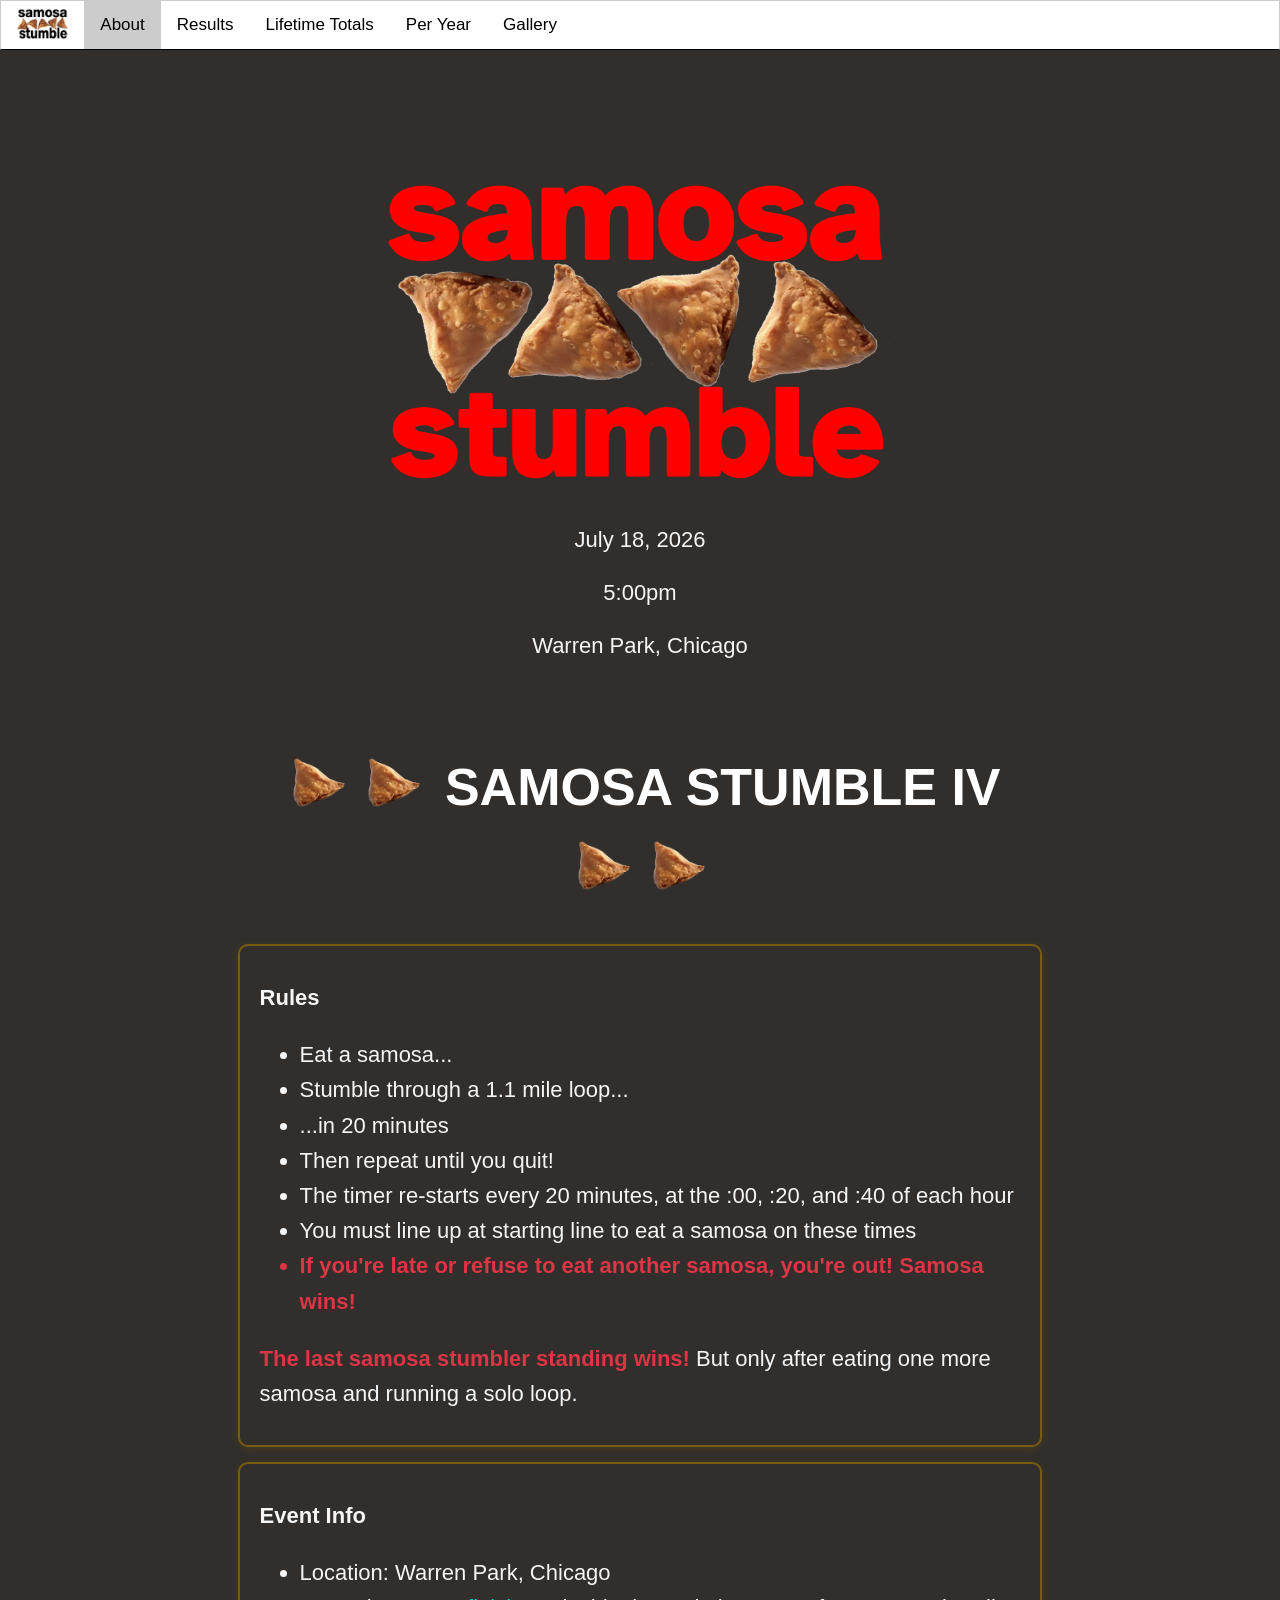
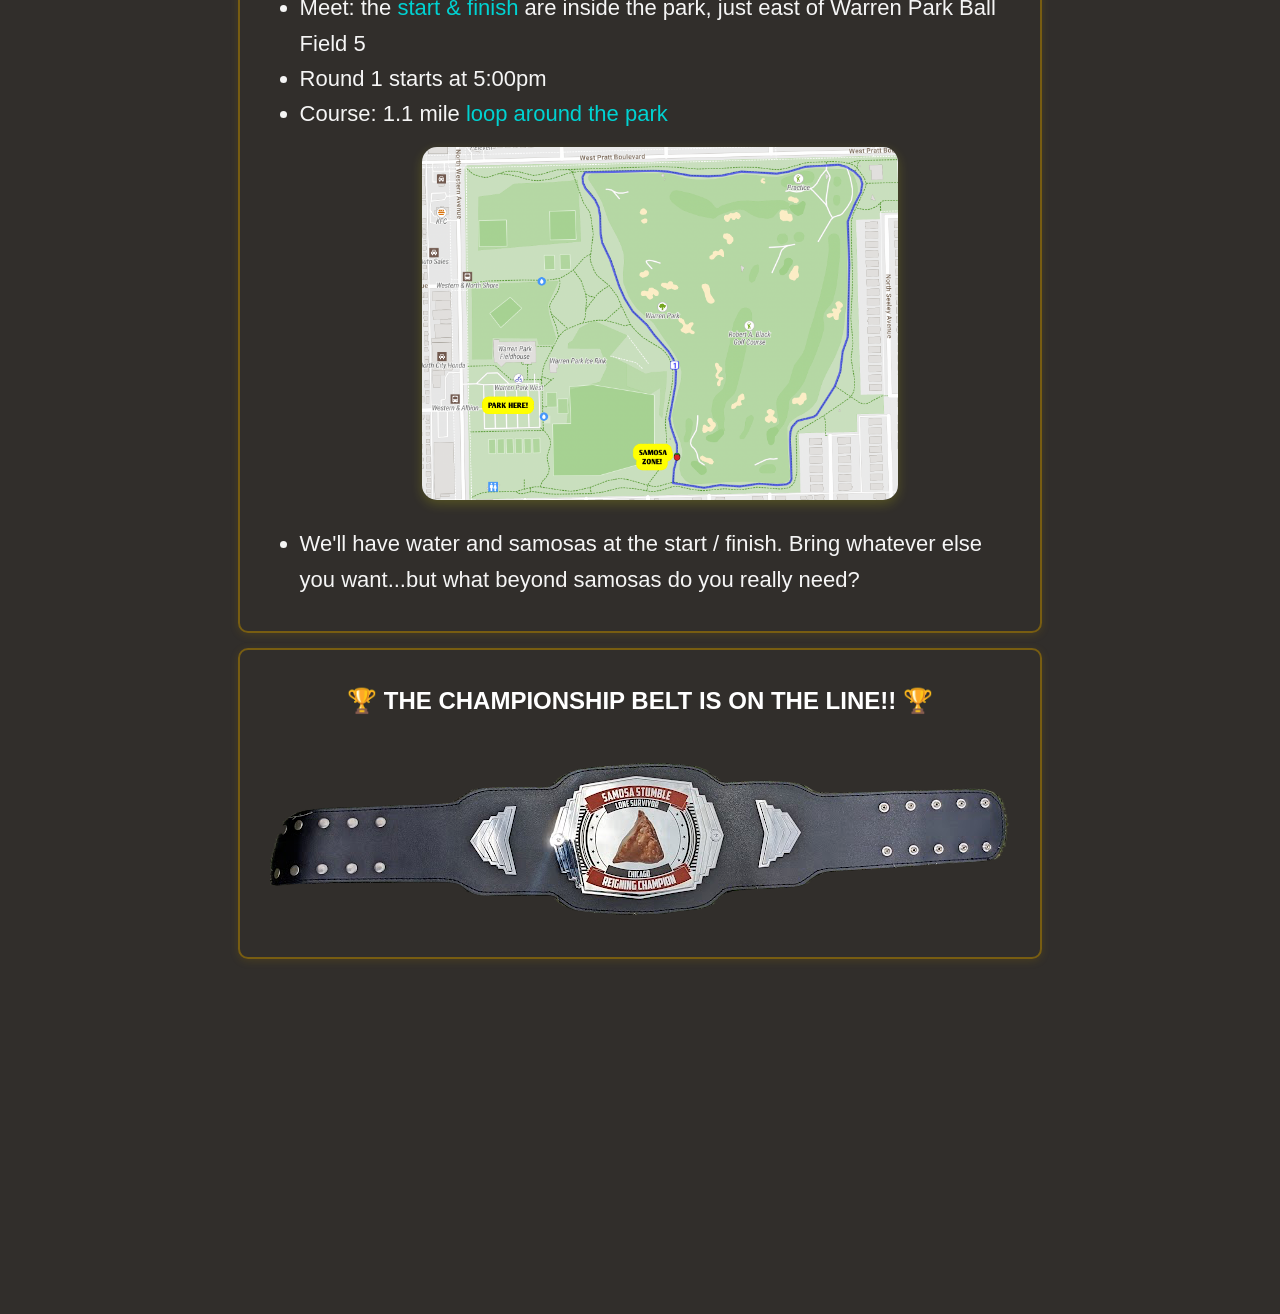
==== index.html @ 6c98069f "results by year" ====
<!DOCTYPE html>
<html lang="en" >
<head>
  <!-- Google tag (gtag.js) -->
	<script async src="https://www.googletagmanager.com/gtag/js?id=G-9MC8LMQVMV"></script>
    <script>
    window.dataLayer = window.dataLayer || [];
    function gtag(){dataLayer.push(arguments);}
    gtag('js', new Date());

    gtag('config', 'G-9MC8LMQVMV');
  </script>

  <meta content="width=device-width, initial-scale=1" name="viewport" />
  <meta charset="UTF-8">
  <title>Samosa Stumble</title>
  <meta http-equiv="Cache-Control" content="no-cache, no-store, must-revalidate" />
  <meta http-equiv="Pragma" content="no-cache" />
  <meta http-equiv="Expires" content="0" />

  <!-- Favicons -->
	<link rel="apple-touch-icon" sizes="180x180" href="favicon_io/apple-touch-icon.png">
  <link rel="icon" type="image/png" sizes="32x32" href="favicon_io/favicon-32x32.png">
  <link rel="icon" type="image/png" sizes="16x16" href="favicon_io/favicon-16x16.png">
  <link rel="manifest" href="favicon_io/site.webmanifest">

  <!-- Facebook Opengraph -->
  <meta property="og:url" content="https://cultureplot.com/samosa-stumble" />
  <meta property="og:type" content="website" />
  <meta property="og:title" content="Samosa Stumble IV" />
  <meta property="og:description" content="Samosa Stumble IV"/>

  <meta property="og:image" content="http://cultureplot.com/samosa-stumble/img/samosaRED.png" />
  <meta property="og:image:alt" content="samosa" />
  <meta property="og:image:type" content="image/png" />
  <meta property="og:image:width" content="1200" />
  <meta property="og:image:height" content="630" />

  <!-- Twitter Card -->
  <meta name="twitter:card" content="summary_large_image" />
  <meta name="twitter:image" content="http://cultureplot.com/samosa-stumble/img/samosaRED.png" />
  <meta name="twitter:image:alt" content="Samosa Stumble IV" />
  <meta name="twitter:description" content="Samosa Stumble IV"/>

  <link rel="stylesheet" href="css/style.css">

  <script src="https://d3js.org/d3.v7.min.js"></script>
  <script src="https://code.jquery.com/jquery-3.6.0.js"></script>
  <script src="https://code.jquery.com/ui/1.13.0/jquery-ui.js"></script>
</head>
<body>

<div class="tabs">
  <img src="img/samosaBLACK.png" alt="Samosa Stumble Logo" class="nav-logo" onclick="openTab(event, 'About')">
  <button class="tablinks active" onclick="openTab(event, 'About')">About</button>
  <button class="tablinks" onclick="openTab(event, 'Leaderboard')">Results</button>
  <button class="tablinks" onclick="openTab(event, 'Lifetime')">Lifetime Totals</button>
  <button class="tablinks" onclick="openTab(event, 'analysis')">Per Year</button>
  <button class="tablinks" onclick="openTab(event, 'Gallery')">Gallery</button>
</div>

<!-- THE LEADERBOARD -->
<div id="Leaderboard" class="tabcontent">
  <div class="yearly-results-container">
    <div class="year-section">
      <h2>2025</h2>
      <table id="leaderboard2025" class="leaderboard yearly-table">
        <tr>
          <th class="rankHeader">Rank</th>
          <th class="nameHeader">Stumbler</th>
          <th class="distanceHeader">Samosas</th>
        </tr>
      </table>
    </div>

    <div class="year-section">
      <h2>2024</h2>
      <table id="leaderboard2024" class="leaderboard yearly-table">
        <tr>
          <th class="rankHeader">Rank</th>
          <th class="nameHeader">Stumbler</th>
          <th class="distanceHeader">Samosas</th>
        </tr>
      </table>
    </div>

    <div class="year-section">
      <h2>2023</h2>
      <table id="leaderboard2023" class="leaderboard yearly-table">
        <tr>
          <th class="rankHeader">Rank</th>
          <th class="nameHeader">Stumbler</th>
          <th class="distanceHeader">Samosas</th>
        </tr>
      </table>
    </div>

    <div class="year-section">
      <h2>2022</h2>
      <table id="leaderboard2022" class="leaderboard yearly-table">
        <tr>
          <th class="rankHeader">Rank</th>
          <th class="nameHeader">Stumbler</th>
          <th class="distanceHeader">Samosas</th>
        </tr>
      </table>
    </div>
  </div>
</div>
<!-- end leaderboard -->

<!-- LIFETIME LEADERBOARD -->
<div id="Lifetime" class="tabcontent">
  <div class="leaderboard_container">
    <table id="lifetimeTable" class="leaderboard">
      <tr>
        <th class="rankHeader">Rank</th>
        <th class="nameHeader">Stumbler</th>
        <th class="distanceHeader">Total Samosas</th>
        <th class="accuracyHeader">Years Competed</th>
      </tr>
    </table>
  </div>
</div>
<!-- end lifetime leaderboard -->

<!-- ANALYSIS & FUN FACTS -->
<div id="analysis" class="tabcontent">
  <div>
      <article style="text-align:center;">
        <h1><img src="img/samosa.png" alt="" class="h1-icon">Samosas Per Year<img src="img/samosa.png" alt="" class="h1-icon"></h1>
      </article>
      <div class="heatmapContainer">
          <div id="heatmap"></div>
          <div id="heatmapTooltip" class="tooltip"></div>
      </div>
  </div>
</div>
<!-- end analysis and fun facts -->

<!-- RULES, ABOUT & CONTEST INFO -->
<div id="About" class="tabcontent">
  <img src="img/samosaRED.png" alt="Samosa Stumble Logo" class="hero-logo">
 
  <div>
      <p>July 18, 2026</p>
      <p>5:00pm</p>
      <p>Warren Park, Chicago</p>
  </div>

  <div class="container">
    <h1 style="text-align:center;"><img src="img/samosa.png" alt="" class="h1-icon"><img src="img/samosa.png" alt="" class="h1-icon"> SAMOSA STUMBLE IV <img src="img/samosa.png" alt="" class="h1-icon"><img src="img/samosa.png" alt="" class="h1-icon"></h1>
    
    <div class="highlight golden-border">
        <p><strong>Rules</strong></p>
        <ul>
            <li>Eat a samosa...</li>
            <li>Stumble through a 1.1 mile loop...</li>
            <li>...in 20 minutes</li>
            <li>Then repeat until you quit!</li>
            <li>The timer re-starts every 20 minutes, at the :00, :20, and :40 of each hour</li>
            <li>You must line up at starting line to eat a samosa on these times</li>
            <li class="warning">If you're late or refuse to eat another samosa, you're out! Samosa wins!</li>
        </ul>
        <p><span class="warning">The last samosa stumbler standing wins!</span> But only after eating one more samosa and running a solo loop.</p>
    </div>

    <div class="location golden-border">
        <p><strong>Event Info</strong></p>
        <ul>
          <li>Location: Warren Park, Chicago</li>
          <li>Meet: the <a href="https://www.google.com/maps/place/42%C2%B000'02.6%22N+87%C2%B041'08.5%22W/@42.0007665,-87.6867278,17.8z/data=!4m4!3m3!8m2!3d42.000728!4d-87.685706?entry=ttu&g_ep=EgoyMDI1MDUyNi4wIKXMDSoASAFQAw%3D%3D" target="_blank">start & finish</a> are inside the park, just east of Warren Park Ball Field 5</li>
          <li>Round 1 starts at 5:00pm</li>
          <li>Course: 1.1 mile <a href="https://onthegomap.com/s/rt36k5fo" target="_blank">loop around the park</a></li>
          <div style="text-align:center;">
            <img src="img/map.png" alt="Map of race course" class="map-photo">
          </div>
          <li>We'll have water and samosas at the start / finish. Bring whatever else you want...but what beyond samosas do you really need?</li>
        </ul>
      </div>

    <div class="championship golden-border">
      <h2>🏆 THE CHAMPIONSHIP BELT IS ON THE LINE!! 🏆</h2>
      <img src="img/belt.png" alt="Championship photo" class="championship-photo">
      <!-- <p>Defending champ Jason Sikora is ready for you!</p> -->
    </div>
  </div>
</div>
<!-- end rules & contest info -->

<div id="Gallery" class="tabcontent">
  
  <div class="carousel-container">
    <div class="carousel">
      <div class="carousel-item active">
        <img src="img/photo1.jpg" alt="Samosa Stumble Photo">
      </div>
      <div class="carousel-item">
        <img src="img/photo2.jpg" alt="Samosa Stumble Photo">
      </div>
      <div class="carousel-item">
        <img src="img/photo3.jpg" alt="Samosa Stumble Photo">
      </div>
      <div class="carousel-item">
        <img src="img/photo4.jpg" alt="Samosa Stumble Photo">
      </div>
      <div class="carousel-item">
        <img src="img/photo5.jpg" alt="Samosa Stumble Photo">
      </div>
      <div class="carousel-item">
        <img src="img/photo6.jpg" alt="Samosa Stumble Photo">
      </div>
      <div class="carousel-item">
        <img src="img/photo7.jpg" alt="Samosa Stumble Photo">
      </div>
      <div class="carousel-item">
        <img src="img/photo8.jpg" alt="Samosa Stumble Photo">
      </div>
      <div class="carousel-item">
        <img src="img/photo9.jpg" alt="Samosa Stumble Photo">
      </div>
      <div class="carousel-item">
        <img src="img/photo10.jpg" alt="Samosa Stumble Photo">
      </div>
    </div>
    
    <button class="carousel-prev" onclick="changeSlide(-1)">❮</button>
    <button class="carousel-next" onclick="changeSlide(1)">❯</button>
  </div>
</div>
  
<script src='js/script.js'></script>

</body>
</html>
---- css/style.css ----
/*--------------------
General CSS
--------------------*/
*,
*::before,
*::after {
  box-sizing: border-box;
}

body {
  margin: 0;
  margin-bottom: 25%;
  color: white;
  background-color: #312e2b;
  font-family: 'Open Sans', sans-serif;
}

.scoreEffect {
  text-align: right;
}

#Leaderboard, #updatesSection {
  margin-top: 0px;
}

#About, #analysis {
  margin-top: 0px;
  text-align: center;
  line-height: 175%;
}

h1 {
  font-size: 52px;
  margin-bottom: 10px;
}
h2 {
  font-size: 24px;
}
h3 {
  font-size: 16px;
  margin: 2px auto;
}
.playerHeader {
  font-size: 20px;
  text-align: center;
  font-weight: bold;
  margin-top: 10px;
}

p, label { 
  font-size: 22px;
  color: whitesmoke;
}

ul, ol, li {
  font-size: 22px;
  color: whitesmoke;
}

article {
  text-align: left;
  width: 45%;
  margin: auto;
  color: whitesmoke;
}

::-moz-selection { /* Code for Firefox */
  color: black;
  background: cyan;
}

::selection {
  color: black;
  background: cyan;
}

.highlightText {
  line-height: 20px;
  background: rgb(253, 186, 60);
  padding: 5px;
  box-decoration-break: clone;
  -webkit-box-decoration-break: clone;
}

/* link */
a:link, a:visited  {
  color: rgb(0,210,210);
  text-decoration: none;
}

/* selected link */
a:active {
  color: #0000EE;
}

.blackText {
  color: black !important;
}

/*--------------------
Tabs CSS
--------------------*/
.tabs {
  overflow: hidden;
  border: 1px solid #ccc;
  border-bottom: 1px solid black;
  background-color: white;
  position: sticky;
  top: 0;
  z-index: 999;
}
.tabs button {
  background-color: inherit;
  float: left;
  border: none;
  outline: none;
  cursor: pointer;
  padding: 14px 16px;
  transition: 0.3s;
  font-size: 17px;
}
.tabs button:hover {
  background-color: #ddd;
}
.tabs button.active {
  background-color: #ccc;
}
.tabcontent {
  display: none;
  border-top: none;
}
.tabcontent {
  animation: fadeEffect 1s; /* Fading effect takes 1 second */
}
/* Go from zero to full opacity */
@keyframes fadeEffect {
  from {opacity: 0;}
  to {opacity: 1;}
}

.nav-logo {
  height: 30px;
  float: left;
  margin: 8px 15px;
}

/*--------------------
About CSS
--------------------*/

#About {
  display: block;
  margin: 0 auto;
}

#About img {
  margin-bottom: 1rem;
}

#About h1 {
  font-weight: 700;
  margin: 2rem auto 2rem auto;
}

#About > div:first-of-type {
  margin-bottom: 2rem;
  font-size: 18px;
  line-height: 1.4;
}

.container {
  max-width: 66%;
  margin: 0 auto;
  padding: 20px;
  line-height: 1.6;
  text-align: left;
}

.golden-border {
  border: 2px solid rgba(167, 125, 0, 0.6);
  border-radius: 10px;
  padding: 12px 20px;
  margin: 15px 0;
  box-shadow: 0 2px 8px rgba(167, 125, 0, 0.2);
}
.highlight {
  background-color: inherit;
}
.rules-section {
  background-color: inherit;
}
.warning {
  color: #dc3545;
  font-weight: bold;
}
.location {
  background-color: inherit;
}
.championship {
  background-color: inherit;
  text-align: center;
}

.hero-logo {
  display: block;
  margin: 10% auto 1rem auto;
  max-width: 40%;
  height: auto;
}

.championship-photo {
  max-width: 100%;
  height: auto;
  margin: 1rem 0;
}

.map-photo {
  max-width: 66%;
  height: auto;
  margin: 1rem 0;
  border-radius: 15px;
  box-shadow: 0 4px 12px rgba(255, 255, 0, 0.177);
}

.h1-icon {
  height: 1em; /* matches the text height */
  width: auto;
  vertical-align: middle; /* aligns with text baseline */
  margin: 0 0.2em; /* small spacing around it */
}

/*--------------------
Leaderboard CSS
--------------------*/

#Leaderboard {
  min-height: 100vh;
  padding-top: 100px; /* space from nav */
}

.yearly-results-container {
  position: absolute;
  top: 150px;
  left: 0;
  right: 0;
  z-index: 2;
  display: flex;
  flex-direction: column;
  align-items: center;
  gap: 80px;
  padding-bottom: 100px;
}

.year-section {
  width: 100%;
  max-width: 800px;
}

.year-section h2 {
  color: white;
  text-align: center;
  font-size: 36px;
  margin-bottom: 20px;
}

.yearly-table {
  width: 60%;
  margin: 0 auto;
}

.background-photo {
  width: 100%;
  height: auto;
  display: block;
  margin-bottom: 50px;
}

#Lifetime {
  background-image: url('../img/table.jpg');
  background-size: 100% auto; /* full width, auto height */
  background-position: center top;
  background-repeat: no-repeat; /* repeat vertically */
  min-height: 100vh;
  padding-top: 100px; /* space from nav */
}

.leaderboard_container {
  display: flex;
  justify-content: center;
}

.leaderboard {
  width: 50%;
  border: 1px white solid;
  border-collapse: collapse;
  margin-bottom: 50px; /* breathing room at bottom */
}

.leaderboard th {
  background-color: #292E3A;
  padding: 20px;
}

.rankHeader {
  width: 10%;
}
.nameHeader {
  width: 40%;
}
.distanceHeader {
  width: 25%;
  text-align:right;
}
.accuracyHeader {
  width: 25%;
  text-align:right;
}
.leaderboardRow {
  border-collapse: collapse;
}
.leaderboardRow:hover {
  background-color: rgb(0, 210, 210) !important;
  color: black !important;
}
.leaderboard td {
  padding: 15px;
  font-size: 15px;
}
.circle {
  background-color: white;
  display:block;
  height:25px;
  width:25px;
  border-radius:50%;
  margin:auto;
  color:black;
  line-height:25px;
  text-align:center;
}

.orangeFill {
  background-color: #efa311 !important;
}

.highlightInstructions {
  color: black;
  background: none;
  background-color: cyan;
  cursor: pointer;
}


.noSelect {
  -webkit-touch-callout: none; /* iOS Safari */
  -webkit-user-select: none; /* Safari */
  -khtml-user-select: none; /* Konqueror HTML */
  -moz-user-select: none; /* Old versions of Firefox */
  -ms-user-select: none; /* Internet Explorer/Edge */
  user-select: none; /* Non-prefixed version, currently supported by Chrome, Edge, Opera and Firefox */
}



/*--------------------
Analysis CSS
--------------------*/

.axis { 
  font: 16px sans-serif; 
  fill: whitesmoke;
  color: whitesmoke;
}

.axis path {
  fill: none;
  stroke: whitesmoke;
  shape-rendering: crispEdges;
  stroke-width: 2px;
}

div.tooltip {	
  position: absolute;			
  text-align: center;			
  padding: 2px;				
  font: 16px sans-serif;		
  background: white;	
  border: solid;
  border: 2px solid black;		
  border-radius: 5px;			
  pointer-events: none;		
  color: black;	
  display: none;
}

.annotation {
  font-size: 16px;
}
.annotation rect {
  fill: white;
  x: 10;
  y: 10;
  stroke-width: 1px;
  stroke: black;
}

.heatmapHeader {
  font-size: 26px;
  fill: whitesmoke;
}
.heatmapLabel {
  font-size: 18px;
  fill: whitesmoke;
}

.heatmapContainer {
  position:sticky;
  top: 10%;
  margin: 0 auto 0 auto;
  z-index: 1;
}
.scrollOnTop {
  position: relative;
  background-color: white;
  color: black;
  border: 1px black solid;
  padding: 10px 20px;
  width: 25%;
  margin: 0vh auto 95vh auto;
  box-shadow: rgba(0, 0, 0, 0.35) 0px 5px 15px;
  text-align: left;
  z-index: 2;
}

.update {
  background-color: whitesmoke;
  color: black;
  border: 1px black solid;
  padding: 10px;
  margin: 20px;
}
span.date {
  font-size: 14px;
  color: gray;
  float: right;
}
.updateHeader {
  font-size: 20px;
  font-weight: bold;
}
.update p {
  margin: 5px;
  color: black;
}


/*--------------------
carousel
--------------------*/

.carousel-container {
  position: relative;
  max-width: 50%;
  margin: 2rem auto;
  overflow: hidden; /* moved here */
}

.carousel {
  display: flex;
  transition: transform 0.3s ease;
  border-radius: 10px;
  box-shadow: 0 4px 15px rgba(0, 0, 0, 0.3);
}

.carousel-item {
  min-width: 100%;
  flex-shrink: 0;
}

.carousel-item img,
.carousel-item video {
  width: 100%;
  max-height: 80vh;
  object-fit: contain;
  background-color: #312e2b; /* matches page background */
  display: block;
}

.carousel-prev,
.carousel-next {
  position: absolute;
  top: 50%;
  transform: translateY(-50%);
  background: rgba(0, 0, 0, 0.6);
  color: white;
  border: none;
  padding: 15px 20px;
  font-size: 24px;
  cursor: pointer;
  border-radius: 5px;
  transition: background 0.3s;
}

.carousel-prev {
  left: 10px;
}

.carousel-next {
  right: 10px;
}

.carousel-prev:hover,
.carousel-next:hover {
  background: rgba(0, 0, 0, 0.8);
}

/*--------------------
Mobile
--------------------*/

@media screen and (max-width: 600px) {
  h1 {
    font-size: 46px;
    line-height: 120%;
  }
  article {
    width: 90%;
  }

  .container {
    width: 95%;
    max-width: 95%;
    padding: 5px;
  }
  .golden-border{
    padding: 10px 10px;
  }
  .map-photo {
    max-width: 90%;
  }
  .tabcontent {
    width: 99vw;
  }
  .leaderboard_container {
    /* width: 90%; */
    display: block;
  }
  .leaderboard {
    position: static;
    width: 90%;
    margin-left: auto;
    margin-right: auto;
    /* margin: 0 auto; */
  }
  .leaderboard th {
    padding: 10px 10px;
  }
  .distanceHeader {
    display: none;
  }
  .accuracyHeader {
    width: 10%;
  }

  .analysis {
    margin-top: 5%;
    position: static;
    width: 90%;
    margin-left: auto;
    margin-right: auto;
    left: 0;
    -webkit-transform: translate(0%, 0%);
          transform: translate(0%, 0%);
  }

  .axis { 
    font: 12px sans-serif; 
  }

  .predictions {
    display: none;
    z-index: -1;
  }

  .heatmapHeader {
    font-size: 14px;
  }
  .heatmapLabel {
    font-size: 10px;
  }
  .scrollOnTop {
    width: 90%;
  }
  .example_row {
    display: block;
    width: 75%;
  }

  .heatmapContainer {
    width: 50%;
    margin-left: 5vw;
    top: 20%;
  }

  span.date {
    float: none;
    display: block;
  }

  .carousel-container {
    max-width: 95vw;
    margin: 1rem auto;
  }
  
  .carousel-item img,
  .carousel-item video {
    height: 250px; /* reduced from 400px */
  }
  
  .carousel-prev,
  .carousel-next {
    padding: 10px 15px; /* smaller buttons */
    font-size: 18px; /* smaller arrows */
  }
  
  .carousel-prev {
    left: 5px; /* closer to edge */
  }
  
  .carousel-next {
    right: 5px; /* closer to edge */
  }
}
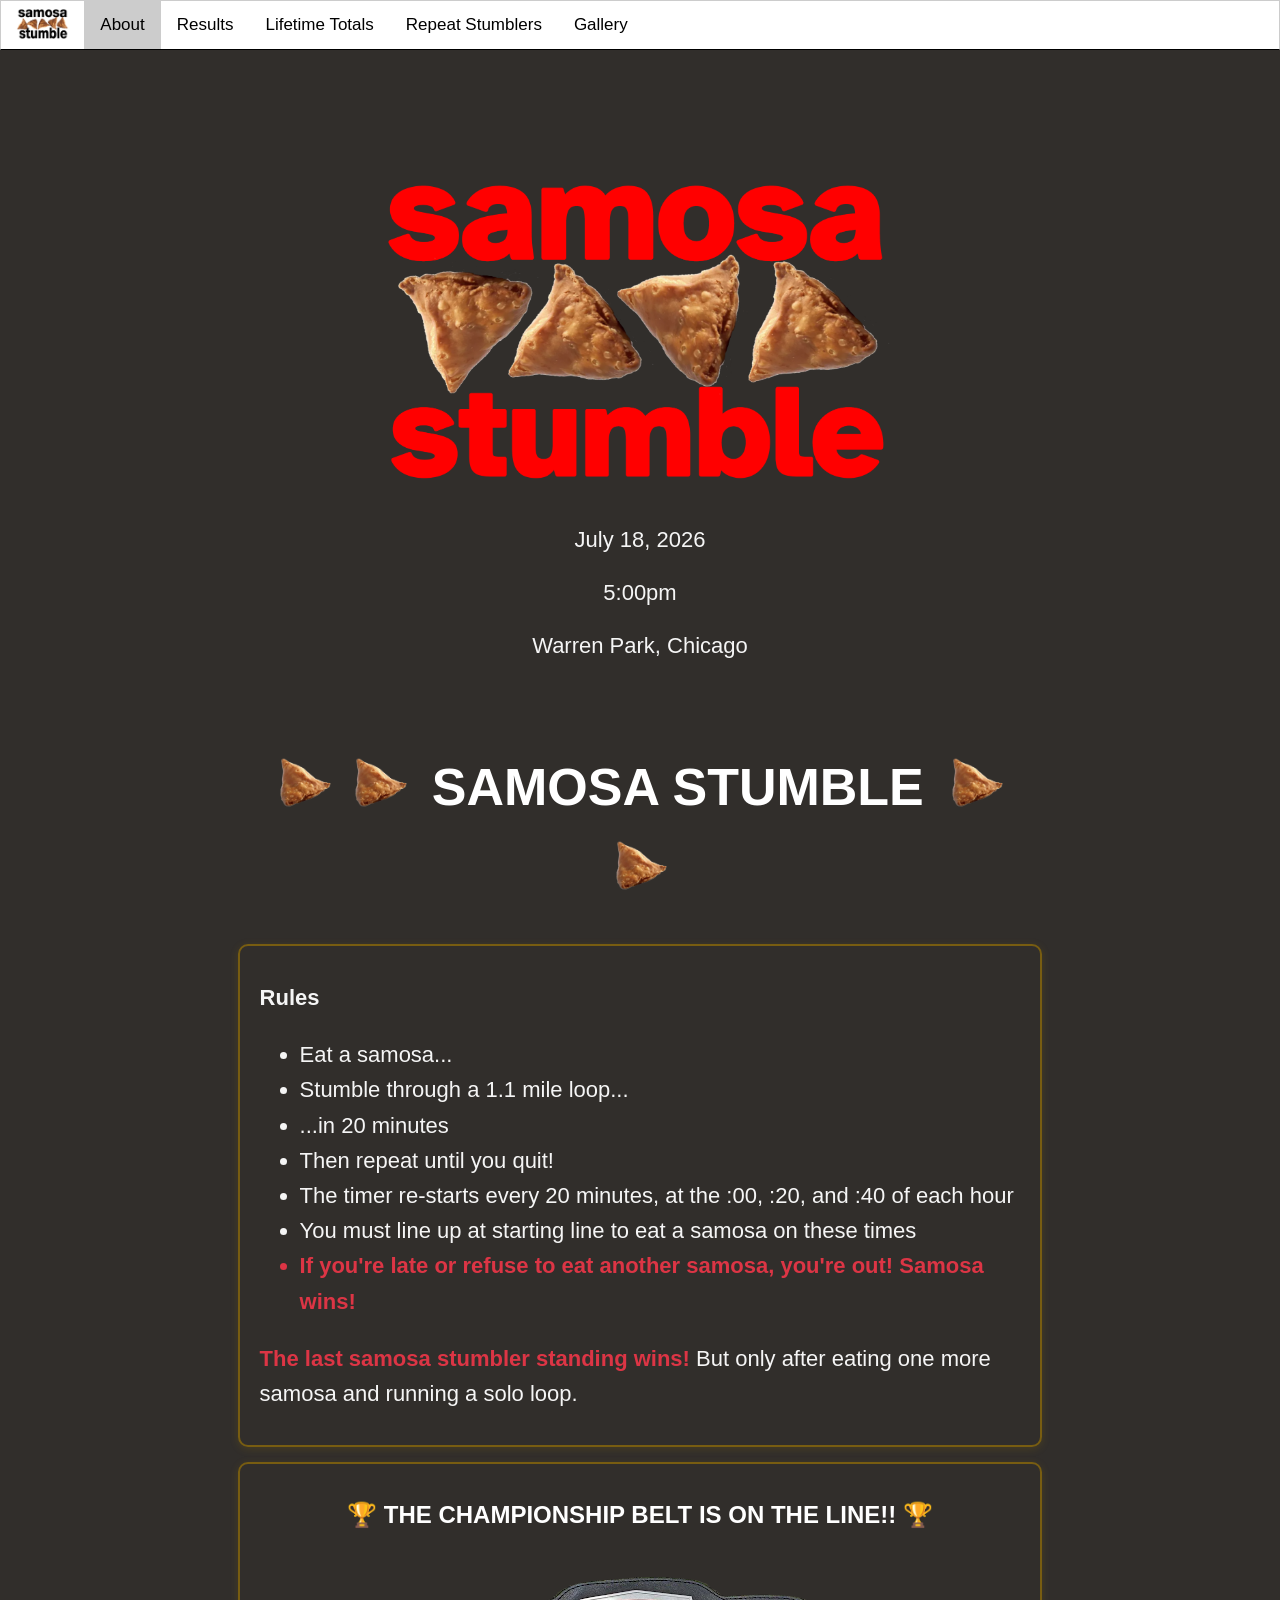
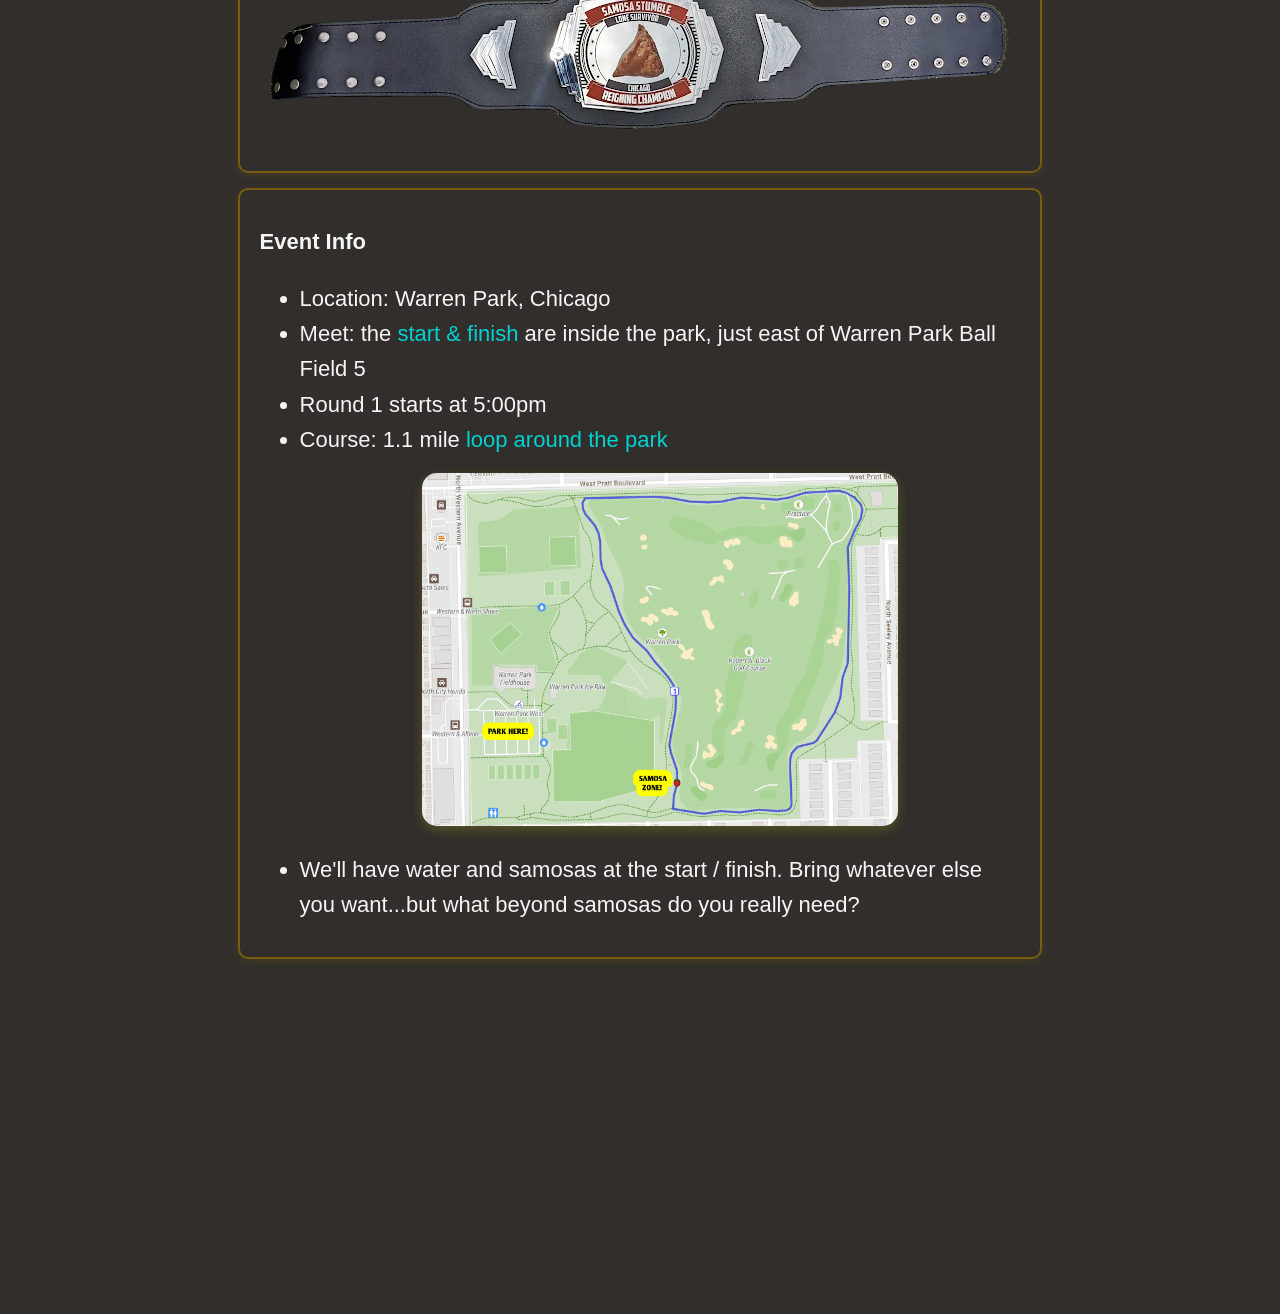
==== commit 7a6e2ffa: "heatmap" ====
--- a/index.html
+++ b/index.html
@@ -55,59 +55,66 @@
   <button class="tablinks active" onclick="openTab(event, 'About')">About</button>
   <button class="tablinks" onclick="openTab(event, 'Leaderboard')">Results</button>
   <button class="tablinks" onclick="openTab(event, 'Lifetime')">Lifetime Totals</button>
-  <button class="tablinks" onclick="openTab(event, 'analysis')">Per Year</button>
+  <button class="tablinks" onclick="openTab(event, 'analysis')">Repeat Stumblers</button>
   <button class="tablinks" onclick="openTab(event, 'Gallery')">Gallery</button>
 </div>
 
 <!-- THE LEADERBOARD -->
-<div id="Leaderboard" class="tabcontent">
+<div id="Leaderboard" class="tabcontent">  
+  <!-- Year selector buttons -->
+  <div class="year-selector">
+    <button class="year-btn active" onclick="showYear(2025)">2025</button>
+    <button class="year-btn" onclick="showYear(2024)">2024</button>
+    <button class="year-btn" onclick="showYear(2023)">2023</button>
+    <button class="year-btn" onclick="showYear(2022)">2022</button>
+  </div>
+  
   <div class="yearly-results-container">
-    <div class="year-section">
+    <div id="year2025" class="year-section active-year">
       <h2>2025</h2>
-      <table id="leaderboard2025" class="leaderboard yearly-table">
-        <tr>
-          <th class="rankHeader">Rank</th>
-          <th class="nameHeader">Stumbler</th>
-          <th class="distanceHeader">Samosas</th>
-        </tr>
-      </table>
-    </div>
-
-    <div class="year-section">
+      <table id="leaderboard2025" class="leaderboard wide-leaderboard yearly-table">
+        <tr>
+          <th class="rankHeader">Rank</th>
+          <th class="nameHeader">Stumbler</th>
+          <th class="distanceHeader">Samosas</th>
+        </tr>
+      </table>
+    </div>
+
+    <div id="year2024" class="year-section">
       <h2>2024</h2>
-      <table id="leaderboard2024" class="leaderboard yearly-table">
-        <tr>
-          <th class="rankHeader">Rank</th>
-          <th class="nameHeader">Stumbler</th>
-          <th class="distanceHeader">Samosas</th>
-        </tr>
-      </table>
-    </div>
-
-    <div class="year-section">
+      <table id="leaderboard2024" class="leaderboard wide-leaderboard yearly-table">
+        <tr>
+          <th class="rankHeader">Rank</th>
+          <th class="nameHeader">Stumbler</th>
+          <th class="distanceHeader">Samosas</th>
+        </tr>
+      </table>
+    </div>
+
+    <div id="year2023" class="year-section">
       <h2>2023</h2>
-      <table id="leaderboard2023" class="leaderboard yearly-table">
-        <tr>
-          <th class="rankHeader">Rank</th>
-          <th class="nameHeader">Stumbler</th>
-          <th class="distanceHeader">Samosas</th>
-        </tr>
-      </table>
-    </div>
-
-    <div class="year-section">
+      <table id="leaderboard2023" class="leaderboard wide-leaderboard yearly-table">
+        <tr>
+          <th class="rankHeader">Rank</th>
+          <th class="nameHeader">Stumbler</th>
+          <th class="distanceHeader">Samosas</th>
+        </tr>
+      </table>
+    </div>
+
+    <div id="year2022" class="year-section">
       <h2>2022</h2>
-      <table id="leaderboard2022" class="leaderboard yearly-table">
-        <tr>
-          <th class="rankHeader">Rank</th>
-          <th class="nameHeader">Stumbler</th>
-          <th class="distanceHeader">Samosas</th>
-        </tr>
-      </table>
-    </div>
-  </div>
-</div>
-<!-- end leaderboard -->
+      <table id="leaderboard2022" class="leaderboard wide-leaderboard yearly-table">
+        <tr>
+          <th class="rankHeader">Rank</th>
+          <th class="nameHeader">Stumbler</th>
+          <th class="distanceHeader">Samosas</th>
+        </tr>
+      </table>
+    </div>
+  </div>
+</div>
 
 <!-- LIFETIME LEADERBOARD -->
 <div id="Lifetime" class="tabcontent">
@@ -117,7 +124,7 @@
         <th class="rankHeader">Rank</th>
         <th class="nameHeader">Stumbler</th>
         <th class="distanceHeader">Total Samosas</th>
-        <th class="accuracyHeader">Years Competed</th>
+        <th class="numYearsHeader">Years Competed</th>
       </tr>
     </table>
   </div>
@@ -149,7 +156,7 @@
   </div>
 
   <div class="container">
-    <h1 style="text-align:center;"><img src="img/samosa.png" alt="" class="h1-icon"><img src="img/samosa.png" alt="" class="h1-icon"> SAMOSA STUMBLE IV <img src="img/samosa.png" alt="" class="h1-icon"><img src="img/samosa.png" alt="" class="h1-icon"></h1>
+    <h1 style="text-align:center;"><img src="img/samosa.png" alt="" class="h1-icon"><img src="img/samosa.png" alt="" class="h1-icon"> SAMOSA STUMBLE <img src="img/samosa.png" alt="" class="h1-icon"><img src="img/samosa.png" alt="" class="h1-icon"></h1>
     
     <div class="highlight golden-border">
         <p><strong>Rules</strong></p>
@@ -165,6 +172,11 @@
         <p><span class="warning">The last samosa stumbler standing wins!</span> But only after eating one more samosa and running a solo loop.</p>
     </div>
 
+    <div class="championship golden-border">
+      <h2>🏆 THE CHAMPIONSHIP BELT IS ON THE LINE!! 🏆</h2>
+      <img src="img/belt.png" alt="Championship photo" class="championship-photo">
+    </div>
+
     <div class="location golden-border">
         <p><strong>Event Info</strong></p>
         <ul>
@@ -179,11 +191,6 @@
         </ul>
       </div>
 
-    <div class="championship golden-border">
-      <h2>🏆 THE CHAMPIONSHIP BELT IS ON THE LINE!! 🏆</h2>
-      <img src="img/belt.png" alt="Championship photo" class="championship-photo">
-      <!-- <p>Defending champ Jason Sikora is ready for you!</p> -->
-    </div>
   </div>
 </div>
 <!-- end rules & contest info -->
--- a/css/style.css
+++ b/css/style.css
@@ -238,22 +238,62 @@
   padding-top: 100px; /* space from nav */
 }
 
+.year-selector {
+  position: absolute;
+  top: 120px;
+  left: 50%;
+  transform: translateX(-50%);
+  z-index: 3;
+  display: flex;
+  gap: 10px;
+}
+
+.year-btn {
+  background-color: rgba(41, 46, 58, 0.8);
+  color: white;
+  border: 2px solid white;
+  padding: 12px 24px;
+  font-size: 18px;
+  cursor: pointer;
+  border-radius: 5px;
+  transition: all 0.3s;
+}
+
+.year-btn:hover {
+  background-color: rgba(0, 210, 210, 0.8);
+  color: black;
+}
+
+.year-btn.active {
+  background-color: rgb(0, 210, 210);
+  color: black;
+  border-color: rgb(0, 210, 210);
+}
+
 .yearly-results-container {
   position: absolute;
-  top: 150px;
+  top: 220px;
   left: 0;
   right: 0;
   z-index: 2;
   display: flex;
-  flex-direction: column;
-  align-items: center;
-  gap: 80px;
+  justify-content: center;
   padding-bottom: 100px;
 }
 
 .year-section {
+  display: none;
   width: 100%;
   max-width: 800px;
+}
+
+.year-section.active-year {
+  display: block;
+}
+
+.yearly-table {
+  width: 100%;
+  margin: 0 auto;
 }
 
 .year-section h2 {
@@ -261,11 +301,6 @@
   text-align: center;
   font-size: 36px;
   margin-bottom: 20px;
-}
-
-.yearly-table {
-  width: 60%;
-  margin: 0 auto;
 }
 
 .background-photo {
@@ -296,6 +331,10 @@
   margin-bottom: 50px; /* breathing room at bottom */
 }
 
+.wide-leaderboard {
+  width: 75% !important;
+}
+
 .leaderboard th {
   background-color: #292E3A;
   padding: 20px;
@@ -311,7 +350,7 @@
   width: 25%;
   text-align:right;
 }
-.accuracyHeader {
+.numYearsHeader {
   width: 25%;
   text-align:right;
 }
@@ -551,14 +590,14 @@
     margin-right: auto;
     /* margin: 0 auto; */
   }
+  .wide-leaderboard {
+    width: 90% !important;
+  }
   .leaderboard th {
     padding: 10px 10px;
   }
-  .distanceHeader {
+  .numYearsHeader {
     display: none;
-  }
-  .accuracyHeader {
-    width: 10%;
   }
 
   .analysis {
@@ -629,4 +668,26 @@
   .carousel-next {
     right: 5px; /* closer to edge */
   }
+
+  .year-selector {
+    top: 160px;
+    flex-wrap: wrap;
+    width: 90%;
+    justify-content: center;
+    margin-bottom: 20px;
+  }
+
+  .yearly-results-container {
+    top: 260px;
+  }
+
+  .year-btn {
+    padding: 10px 20px;
+    font-size: 16px;
+    flex: 0 0 calc(50% - 5px); /* 2 buttons per row with gap */
+  }
+
+  .yearly-table {
+    width: 90%; /* wider on mobile */
+  }
 }
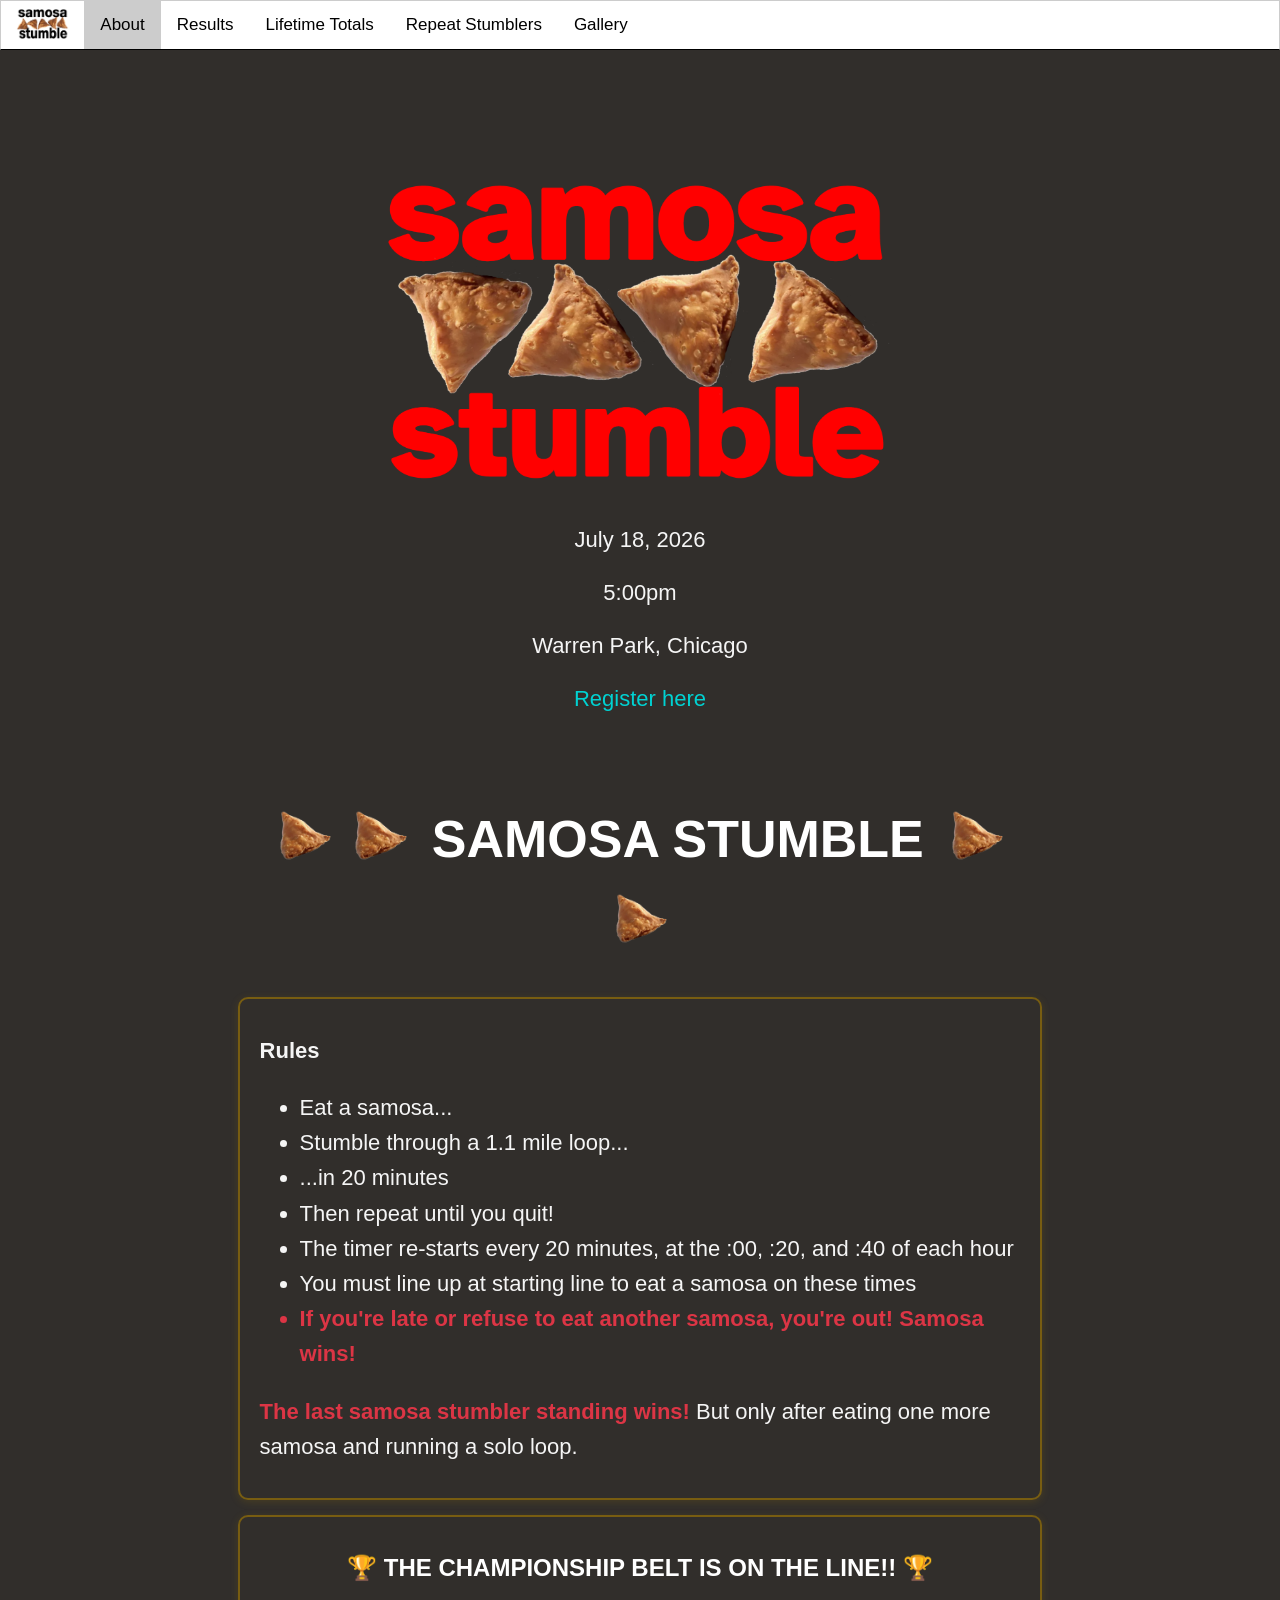
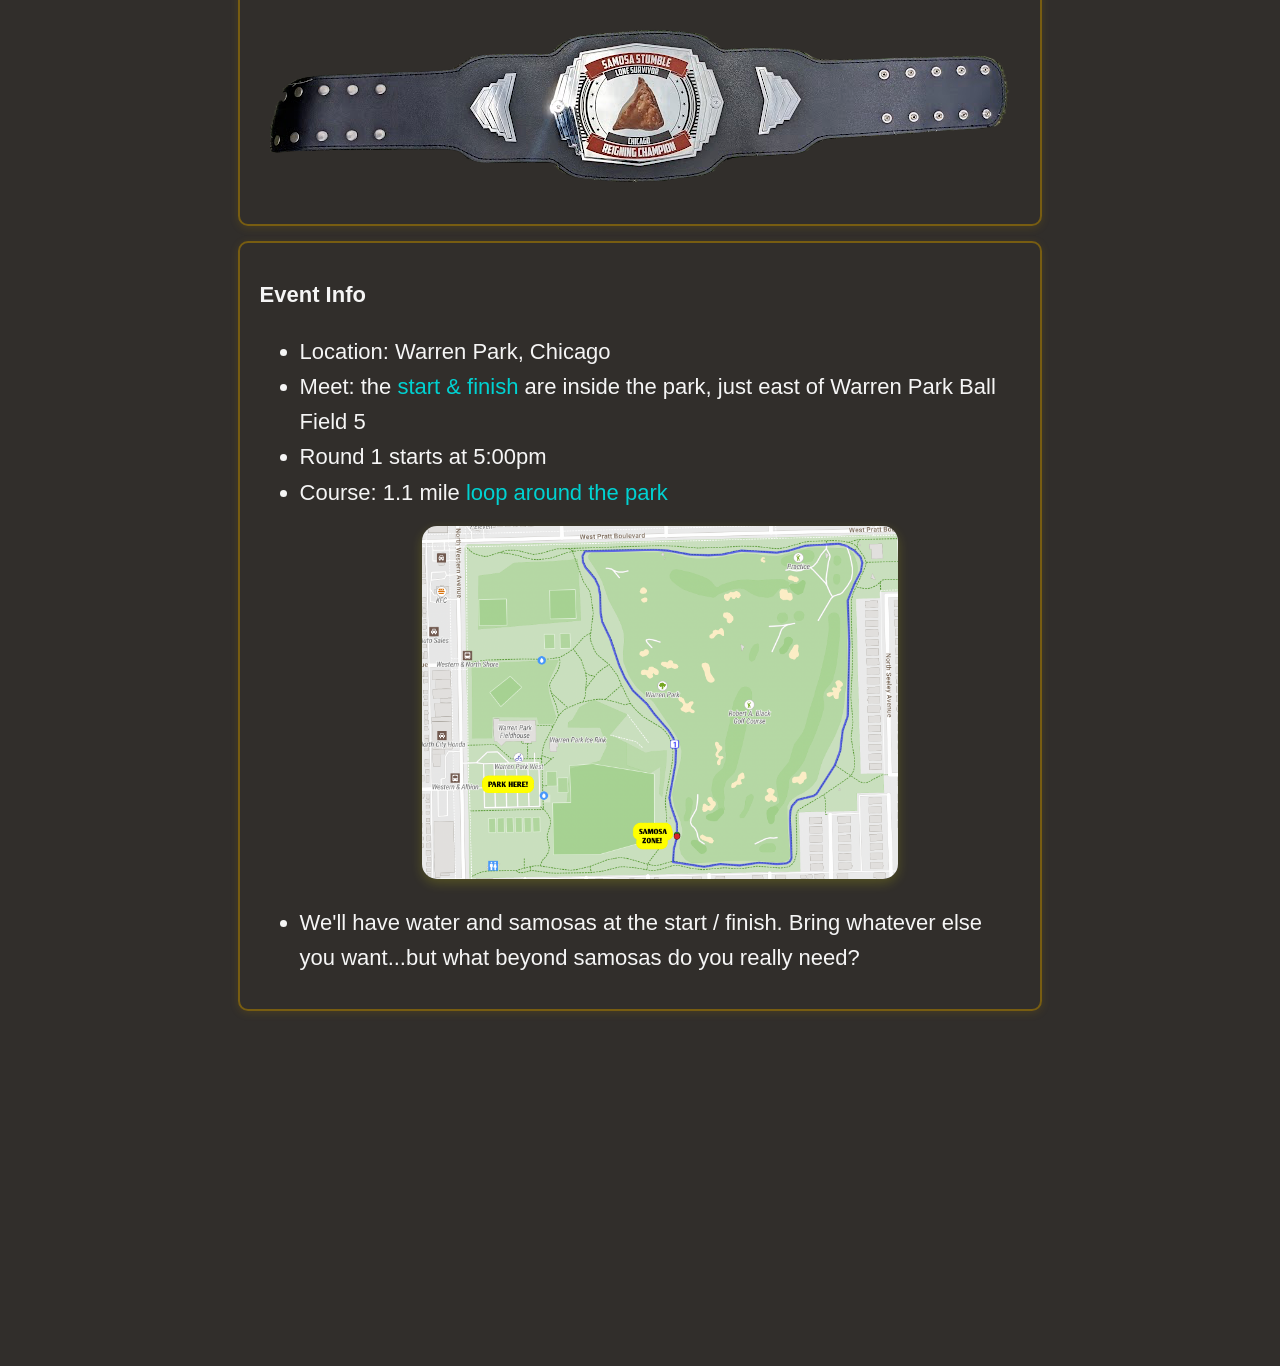
==== commit 1d355238: "add reg link" ====
--- a/index.html
+++ b/index.html
@@ -27,8 +27,8 @@
   <!-- Facebook Opengraph -->
   <meta property="og:url" content="https://cultureplot.com/samosa-stumble" />
   <meta property="og:type" content="website" />
-  <meta property="og:title" content="Samosa Stumble IV" />
-  <meta property="og:description" content="Samosa Stumble IV"/>
+  <meta property="og:title" content="Samosa Stumble" />
+  <meta property="og:description" content="Samosa Stumble"/>
 
   <meta property="og:image" content="http://cultureplot.com/samosa-stumble/img/samosaRED.png" />
   <meta property="og:image:alt" content="samosa" />
@@ -39,8 +39,8 @@
   <!-- Twitter Card -->
   <meta name="twitter:card" content="summary_large_image" />
   <meta name="twitter:image" content="http://cultureplot.com/samosa-stumble/img/samosaRED.png" />
-  <meta name="twitter:image:alt" content="Samosa Stumble IV" />
-  <meta name="twitter:description" content="Samosa Stumble IV"/>
+  <meta name="twitter:image:alt" content="Samosa Stumble" />
+  <meta name="twitter:description" content="Samosa Stumble"/>
 
   <link rel="stylesheet" href="css/style.css">
 
@@ -153,6 +153,7 @@
       <p>July 18, 2026</p>
       <p>5:00pm</p>
       <p>Warren Park, Chicago</p>
+      <p><a href="https://docs.google.com/forms/d/e/1FAIpQLSczeGrH66jkXbsnzp159mLlImGPD2xXB1AnTeIl1TTOaAm5gg/viewform">Register here</a></p>
   </div>
 
   <div class="container">
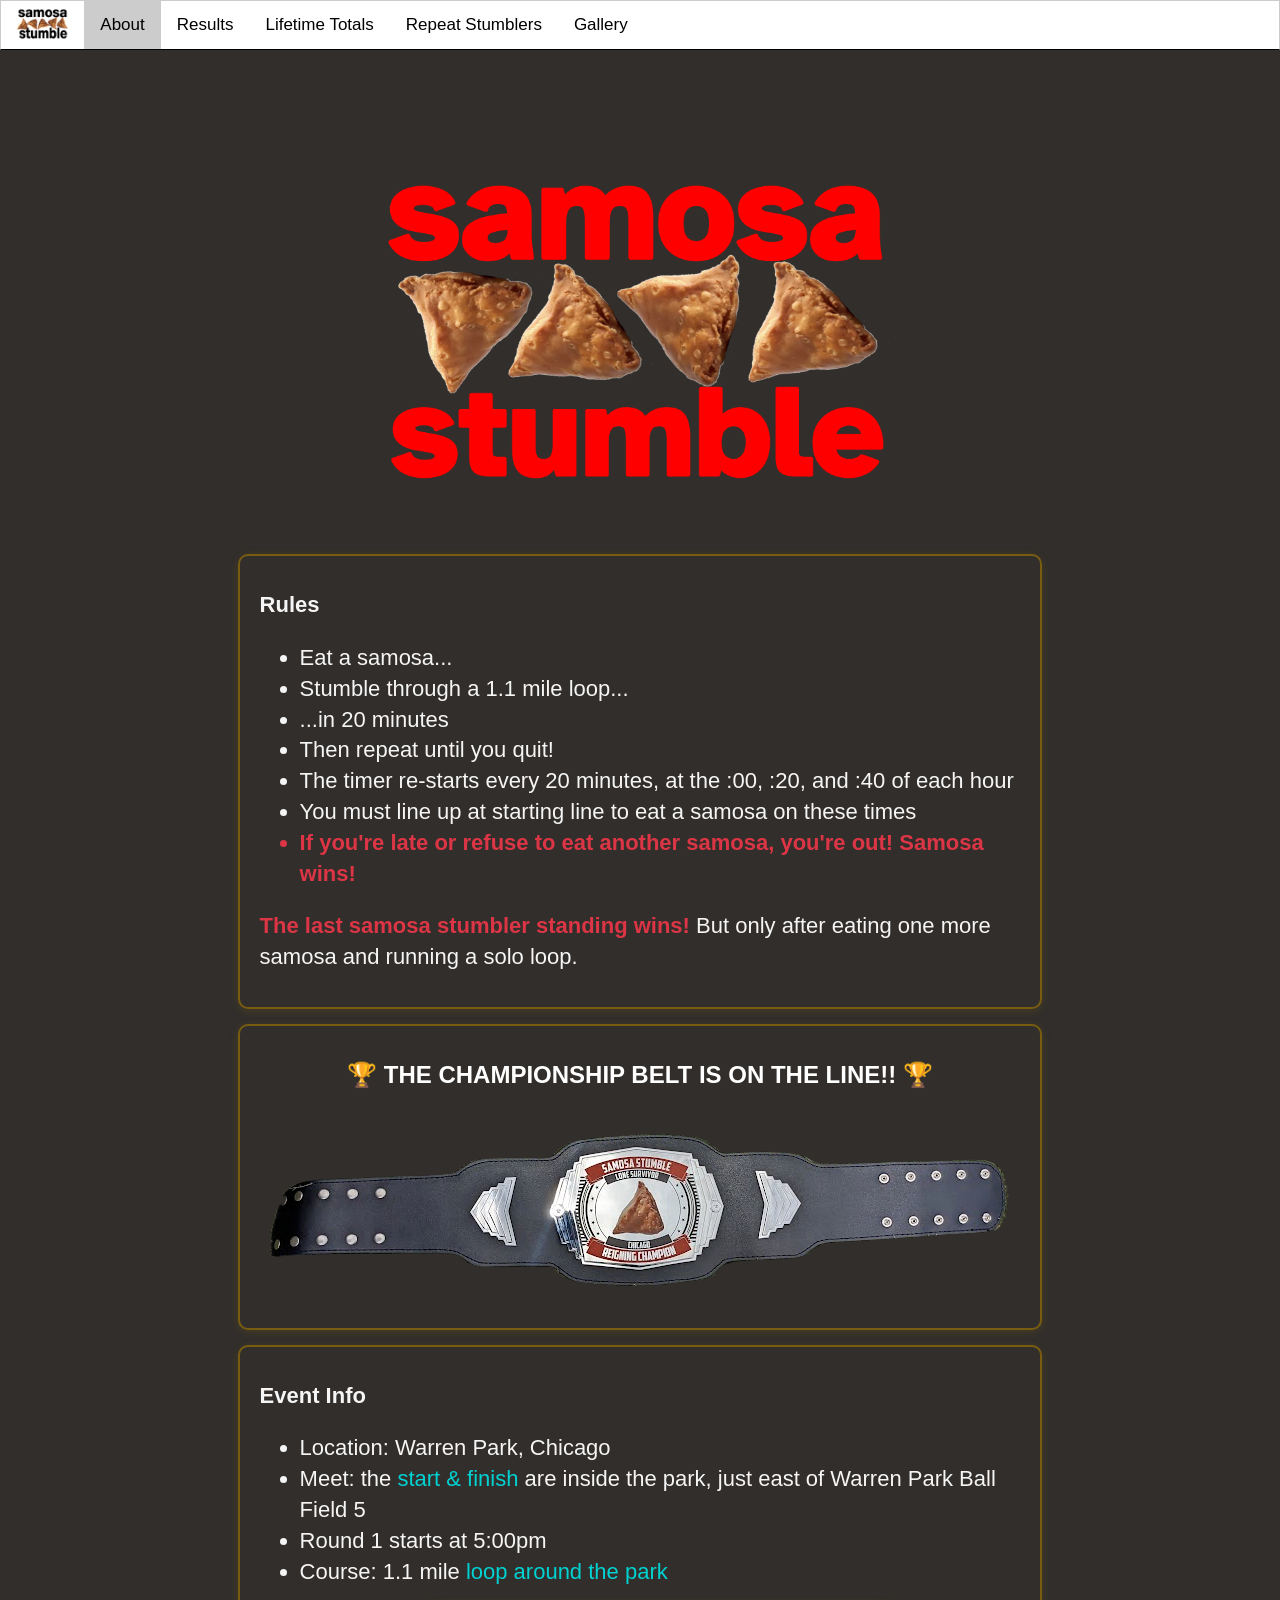
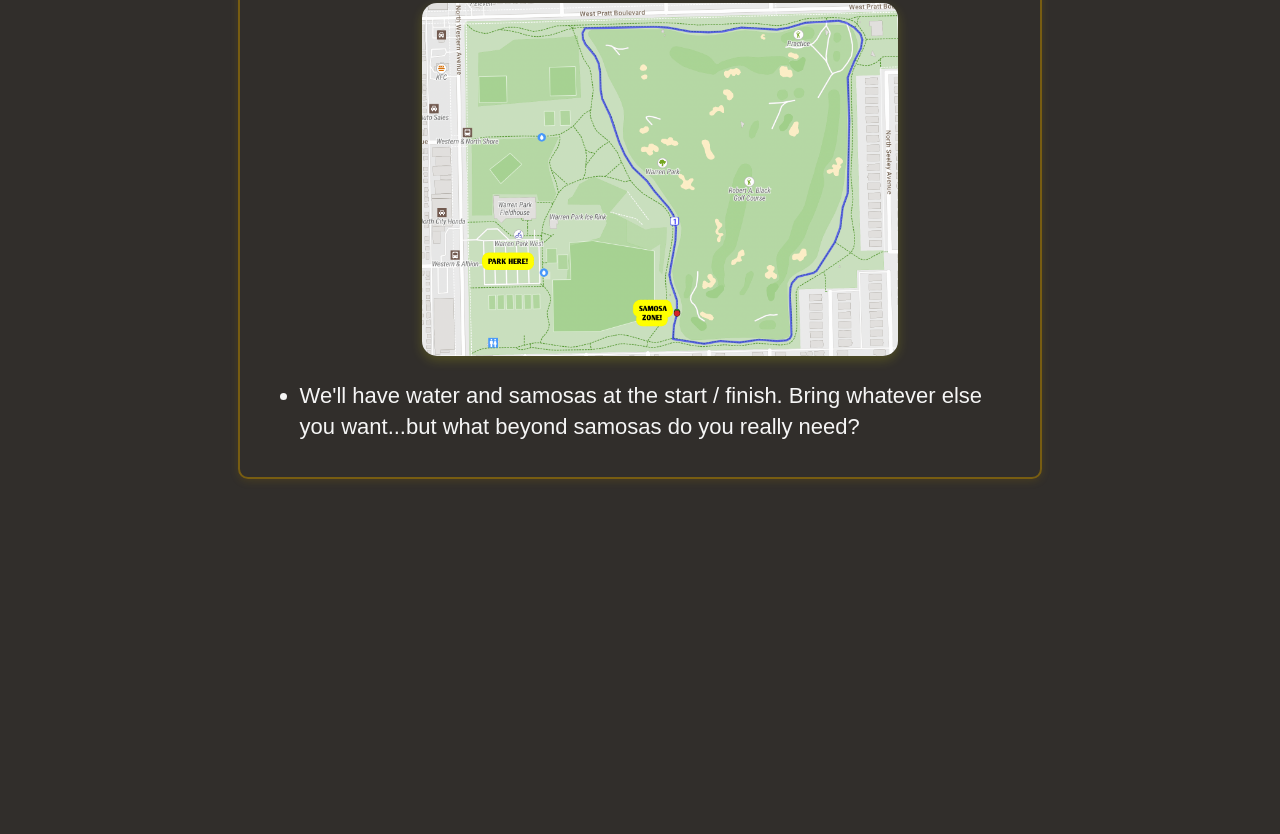
==== commit 5535dc2b: "minor changes" ====
--- a/index.html
+++ b/index.html
@@ -1,243 +1,101 @@
 <!DOCTYPE html>
-<html lang="en" >
+<html lang="en">
 <head>
   <!-- Google tag (gtag.js) -->
-	<script async src="https://www.googletagmanager.com/gtag/js?id=G-9MC8LMQVMV"></script>
-    <script>
+  <script async src="https://www.googletagmanager.com/gtag/js?id=G-9MC8LMQVMV"></script>
+  <script>
     window.dataLayer = window.dataLayer || [];
     function gtag(){dataLayer.push(arguments);}
     gtag('js', new Date());
-
     gtag('config', 'G-9MC8LMQVMV');
   </script>
 
   <meta content="width=device-width, initial-scale=1" name="viewport" />
   <meta charset="UTF-8">
   <title>Samosa Stumble</title>
-  <meta http-equiv="Cache-Control" content="no-cache, no-store, must-revalidate" />
-  <meta http-equiv="Pragma" content="no-cache" />
-  <meta http-equiv="Expires" content="0" />
 
-  <!-- Favicons -->
-	<link rel="apple-touch-icon" sizes="180x180" href="favicon_io/apple-touch-icon.png">
-  <link rel="icon" type="image/png" sizes="32x32" href="favicon_io/favicon-32x32.png">
-  <link rel="icon" type="image/png" sizes="16x16" href="favicon_io/favicon-16x16.png">
-  <link rel="manifest" href="favicon_io/site.webmanifest">
+  <link rel="apple-touch-icon" sizes="180x180" href="/favicon_io/apple-touch-icon.png">
+  <link rel="icon" type="image/png" sizes="32x32" href="/favicon_io/favicon-32x32.png">
+  <link rel="icon" type="image/png" sizes="16x16" href="/favicon_io/favicon-16x16.png">
+  <link rel="manifest" href="/favicon_io/site.webmanifest">
 
-  <!-- Facebook Opengraph -->
-  <meta property="og:url" content="https://cultureplot.com/samosa-stumble" />
+  <meta property="og:url" content="https://samosastumble.com/" />
   <meta property="og:type" content="website" />
   <meta property="og:title" content="Samosa Stumble" />
   <meta property="og:description" content="Samosa Stumble"/>
-
-  <meta property="og:image" content="http://cultureplot.com/samosa-stumble/img/samosaRED.png" />
+  <meta property="og:image" content="https://samosastumble.com/img/samosaRED.png" />
   <meta property="og:image:alt" content="samosa" />
   <meta property="og:image:type" content="image/png" />
   <meta property="og:image:width" content="1200" />
   <meta property="og:image:height" content="630" />
 
-  <!-- Twitter Card -->
   <meta name="twitter:card" content="summary_large_image" />
-  <meta name="twitter:image" content="http://cultureplot.com/samosa-stumble/img/samosaRED.png" />
+  <meta name="twitter:image" content="https://samosastumble.com/img/samosaRED.png" />
   <meta name="twitter:image:alt" content="Samosa Stumble" />
   <meta name="twitter:description" content="Samosa Stumble"/>
 
-  <link rel="stylesheet" href="css/style.css">
-
-  <script src="https://d3js.org/d3.v7.min.js"></script>
-  <script src="https://code.jquery.com/jquery-3.6.0.js"></script>
-  <script src="https://code.jquery.com/ui/1.13.0/jquery-ui.js"></script>
+  <link rel="stylesheet" href="/css/global.css">
+  <link rel="stylesheet" href="/css/about.css">
 </head>
 <body>
 
-<div class="tabs">
-  <img src="img/samosaBLACK.png" alt="Samosa Stumble Logo" class="nav-logo" onclick="openTab(event, 'About')">
-  <button class="tablinks active" onclick="openTab(event, 'About')">About</button>
-  <button class="tablinks" onclick="openTab(event, 'Leaderboard')">Results</button>
-  <button class="tablinks" onclick="openTab(event, 'Lifetime')">Lifetime Totals</button>
-  <button class="tablinks" onclick="openTab(event, 'analysis')">Repeat Stumblers</button>
-  <button class="tablinks" onclick="openTab(event, 'Gallery')">Gallery</button>
-</div>
+<nav class="tabs">
+  <a href="/"><img src="/img/samosaBLACK.png" alt="Samosa Stumble Logo" class="nav-logo"></a>
+  <a href="/" class="tablinks active">About</a>
+  <a href="/results/" class="tablinks">Results</a>
+  <a href="/lifetime/" class="tablinks">Lifetime Totals</a>
+  <a href="/repeat-stumblers/" class="tablinks">Repeat Stumblers</a>
+  <a href="/gallery/" class="tablinks">Gallery</a>
+</nav>
 
-<!-- THE LEADERBOARD -->
-<div id="Leaderboard" class="tabcontent">  
-  <!-- Year selector buttons -->
-  <div class="year-selector">
-    <button class="year-btn active" onclick="showYear(2025)">2025</button>
-    <button class="year-btn" onclick="showYear(2024)">2024</button>
-    <button class="year-btn" onclick="showYear(2023)">2023</button>
-    <button class="year-btn" onclick="showYear(2022)">2022</button>
-  </div>
-  
-  <div class="yearly-results-container">
-    <div id="year2025" class="year-section active-year">
-      <h2>2025</h2>
-      <table id="leaderboard2025" class="leaderboard wide-leaderboard yearly-table">
-        <tr>
-          <th class="rankHeader">Rank</th>
-          <th class="nameHeader">Stumbler</th>
-          <th class="distanceHeader">Samosas</th>
-        </tr>
-      </table>
-    </div>
+<div id="About" class="page">
+  <img src="/img/samosaRED.png" alt="Samosa Stumble Logo" class="hero-logo">
 
-    <div id="year2024" class="year-section">
-      <h2>2024</h2>
-      <table id="leaderboard2024" class="leaderboard wide-leaderboard yearly-table">
-        <tr>
-          <th class="rankHeader">Rank</th>
-          <th class="nameHeader">Stumbler</th>
-          <th class="distanceHeader">Samosas</th>
-        </tr>
-      </table>
-    </div>
-
-    <div id="year2023" class="year-section">
-      <h2>2023</h2>
-      <table id="leaderboard2023" class="leaderboard wide-leaderboard yearly-table">
-        <tr>
-          <th class="rankHeader">Rank</th>
-          <th class="nameHeader">Stumbler</th>
-          <th class="distanceHeader">Samosas</th>
-        </tr>
-      </table>
-    </div>
-
-    <div id="year2022" class="year-section">
-      <h2>2022</h2>
-      <table id="leaderboard2022" class="leaderboard wide-leaderboard yearly-table">
-        <tr>
-          <th class="rankHeader">Rank</th>
-          <th class="nameHeader">Stumbler</th>
-          <th class="distanceHeader">Samosas</th>
-        </tr>
-      </table>
-    </div>
-  </div>
-</div>
-
-<!-- LIFETIME LEADERBOARD -->
-<div id="Lifetime" class="tabcontent">
-  <div class="leaderboard_container">
-    <table id="lifetimeTable" class="leaderboard">
-      <tr>
-        <th class="rankHeader">Rank</th>
-        <th class="nameHeader">Stumbler</th>
-        <th class="distanceHeader">Total Samosas</th>
-        <th class="numYearsHeader">Years Competed</th>
-      </tr>
-    </table>
-  </div>
-</div>
-<!-- end lifetime leaderboard -->
-
-<!-- ANALYSIS & FUN FACTS -->
-<div id="analysis" class="tabcontent">
-  <div>
-      <article style="text-align:center;">
-        <h1><img src="img/samosa.png" alt="" class="h1-icon">Samosas Per Year<img src="img/samosa.png" alt="" class="h1-icon"></h1>
-      </article>
-      <div class="heatmapContainer">
-          <div id="heatmap"></div>
-          <div id="heatmapTooltip" class="tooltip"></div>
-      </div>
-  </div>
-</div>
-<!-- end analysis and fun facts -->
-
-<!-- RULES, ABOUT & CONTEST INFO -->
-<div id="About" class="tabcontent">
-  <img src="img/samosaRED.png" alt="Samosa Stumble Logo" class="hero-logo">
- 
-  <div>
-      <p>July 18, 2026</p>
-      <p>5:00pm</p>
-      <p>Warren Park, Chicago</p>
-      <p><a href="https://docs.google.com/forms/d/e/1FAIpQLSczeGrH66jkXbsnzp159mLlImGPD2xXB1AnTeIl1TTOaAm5gg/viewform">Register here</a></p>
-  </div>
+  <!-- <div>
+    <p>July 18, 2026</p>
+    <p>5:00pm</p>
+    <p>Warren Park, Chicago</p>
+    <p><a href="https://docs.google.com/forms/d/e/1FAIpQLSczeGrH66jkXbsnzp159mLlImGPD2xXB1AnTeIl1TTOaAm5gg/viewform">Register here</a></p>
+  </div> -->
 
   <div class="container">
-    <h1 style="text-align:center;"><img src="img/samosa.png" alt="" class="h1-icon"><img src="img/samosa.png" alt="" class="h1-icon"> SAMOSA STUMBLE <img src="img/samosa.png" alt="" class="h1-icon"><img src="img/samosa.png" alt="" class="h1-icon"></h1>
-    
+    <!-- <h1 style="text-align:center;"><img src="/img/samosa.png" alt="" class="h1-icon"><img src="/img/samosa.png" alt="" class="h1-icon"> SAMOSA STUMBLE <img src="/img/samosa.png" alt="" class="h1-icon"><img src="/img/samosa.png" alt="" class="h1-icon"></h1> -->
+
     <div class="highlight golden-border">
-        <p><strong>Rules</strong></p>
-        <ul>
-            <li>Eat a samosa...</li>
-            <li>Stumble through a 1.1 mile loop...</li>
-            <li>...in 20 minutes</li>
-            <li>Then repeat until you quit!</li>
-            <li>The timer re-starts every 20 minutes, at the :00, :20, and :40 of each hour</li>
-            <li>You must line up at starting line to eat a samosa on these times</li>
-            <li class="warning">If you're late or refuse to eat another samosa, you're out! Samosa wins!</li>
-        </ul>
-        <p><span class="warning">The last samosa stumbler standing wins!</span> But only after eating one more samosa and running a solo loop.</p>
+      <p><strong>Rules</strong></p>
+      <ul>
+        <li>Eat a samosa...</li>
+        <li>Stumble through a 1.1 mile loop...</li>
+        <li>...in 20 minutes</li>
+        <li>Then repeat until you quit!</li>
+        <li>The timer re-starts every 20 minutes, at the :00, :20, and :40 of each hour</li>
+        <li>You must line up at starting line to eat a samosa on these times</li>
+        <li class="warning">If you're late or refuse to eat another samosa, you're out! Samosa wins!</li>
+      </ul>
+      <p><span class="warning">The last samosa stumbler standing wins!</span> But only after eating one more samosa and running a solo loop.</p>
     </div>
 
     <div class="championship golden-border">
       <h2>🏆 THE CHAMPIONSHIP BELT IS ON THE LINE!! 🏆</h2>
-      <img src="img/belt.png" alt="Championship photo" class="championship-photo">
+      <img src="/img/belt.png" alt="Championship photo" class="championship-photo">
     </div>
 
     <div class="location golden-border">
-        <p><strong>Event Info</strong></p>
-        <ul>
-          <li>Location: Warren Park, Chicago</li>
-          <li>Meet: the <a href="https://www.google.com/maps/place/42%C2%B000'02.6%22N+87%C2%B041'08.5%22W/@42.0007665,-87.6867278,17.8z/data=!4m4!3m3!8m2!3d42.000728!4d-87.685706?entry=ttu&g_ep=EgoyMDI1MDUyNi4wIKXMDSoASAFQAw%3D%3D" target="_blank">start & finish</a> are inside the park, just east of Warren Park Ball Field 5</li>
-          <li>Round 1 starts at 5:00pm</li>
-          <li>Course: 1.1 mile <a href="https://onthegomap.com/s/rt36k5fo" target="_blank">loop around the park</a></li>
-          <div style="text-align:center;">
-            <img src="img/map.png" alt="Map of race course" class="map-photo">
-          </div>
-          <li>We'll have water and samosas at the start / finish. Bring whatever else you want...but what beyond samosas do you really need?</li>
-        </ul>
-      </div>
+      <p><strong>Event Info</strong></p>
+      <ul>
+        <li>Location: Warren Park, Chicago</li>
+        <li>Meet: the <a href="https://www.google.com/maps/place/42%C2%B000'02.6%22N+87%C2%B041'08.5%22W/@42.0007665,-87.6867278,17.8z/data=!4m4!3m3!8m2!3d42.000728!4d-87.685706?entry=ttu&g_ep=EgoyMDI1MDUyNi4wIKXMDSoASAFQAw%3D%3D" target="_blank">start & finish</a> are inside the park, just east of Warren Park Ball Field 5</li>
+        <li>Round 1 starts at 5:00pm</li>
+        <li>Course: 1.1 mile <a href="https://onthegomap.com/s/rt36k5fo" target="_blank">loop around the park</a></li>
+        <div style="text-align:center;">
+          <img src="/img/map.png" alt="Map of race course" class="map-photo">
+        </div>
+        <li>We'll have water and samosas at the start / finish. Bring whatever else you want...but what beyond samosas do you really need?</li>
+      </ul>
+    </div>
 
   </div>
 </div>
-<!-- end rules & contest info -->
-
-<div id="Gallery" class="tabcontent">
-  
-  <div class="carousel-container">
-    <div class="carousel">
-      <div class="carousel-item active">
-        <img src="img/photo1.jpg" alt="Samosa Stumble Photo">
-      </div>
-      <div class="carousel-item">
-        <img src="img/photo2.jpg" alt="Samosa Stumble Photo">
-      </div>
-      <div class="carousel-item">
-        <img src="img/photo3.jpg" alt="Samosa Stumble Photo">
-      </div>
-      <div class="carousel-item">
-        <img src="img/photo4.jpg" alt="Samosa Stumble Photo">
-      </div>
-      <div class="carousel-item">
-        <img src="img/photo5.jpg" alt="Samosa Stumble Photo">
-      </div>
-      <div class="carousel-item">
-        <img src="img/photo6.jpg" alt="Samosa Stumble Photo">
-      </div>
-      <div class="carousel-item">
-        <img src="img/photo7.jpg" alt="Samosa Stumble Photo">
-      </div>
-      <div class="carousel-item">
-        <img src="img/photo8.jpg" alt="Samosa Stumble Photo">
-      </div>
-      <div class="carousel-item">
-        <img src="img/photo9.jpg" alt="Samosa Stumble Photo">
-      </div>
-      <div class="carousel-item">
-        <img src="img/photo10.jpg" alt="Samosa Stumble Photo">
-      </div>
-    </div>
-    
-    <button class="carousel-prev" onclick="changeSlide(-1)">❮</button>
-    <button class="carousel-next" onclick="changeSlide(1)">❯</button>
-  </div>
-</div>
-  
-<script src='js/script.js'></script>
 
 </body>
-</html>+</html>
--- a/css/global.css
+++ b/css/global.css
@@ -0,0 +1,236 @@
+/*--------------------
+Reset / Base
+--------------------*/
+*,
+*::before,
+*::after {
+  box-sizing: border-box;
+}
+
+body {
+  margin: 0;
+  margin-bottom: 25%;
+  color: white;
+  background-color: #312e2b;
+  font-family: 'Open Sans', sans-serif;
+}
+
+/*--------------------
+Typography
+--------------------*/
+h1 {
+  font-size: 52px;
+  margin-bottom: 10px;
+}
+h2 {
+  font-size: 24px;
+}
+h3 {
+  font-size: 16px;
+  margin: 2px auto;
+}
+
+p, label {
+  font-size: 22px;
+  color: whitesmoke;
+}
+
+ul, ol, li {
+  font-size: 22px;
+  color: whitesmoke;
+}
+
+article {
+  text-align: left;
+  width: 45%;
+  margin: auto;
+  color: whitesmoke;
+}
+
+.h1-icon {
+  height: 1em;
+  width: auto;
+  vertical-align: middle;
+  margin: 0 0.2em;
+}
+
+.blackText {
+  color: black !important;
+}
+
+/*--------------------
+Selection / Links
+--------------------*/
+::-moz-selection {
+  color: black;
+  background: cyan;
+}
+::selection {
+  color: black;
+  background: cyan;
+}
+
+a:link, a:visited {
+  color: rgb(0, 210, 210);
+  text-decoration: none;
+}
+a:active {
+  color: #0000EE;
+}
+
+/*--------------------
+Nav bar (was .tabs)
+--------------------*/
+.tabs {
+  overflow: hidden;
+  border: 1px solid #ccc;
+  border-bottom: 1px solid black;
+  background-color: white;
+  position: sticky;
+  top: 0;
+  z-index: 999;
+}
+
+.tabs a.tablinks {
+  background-color: inherit;
+  float: left;
+  border: none;
+  outline: none;
+  cursor: pointer;
+  padding: 14px 16px;
+  transition: 0.3s;
+  font-size: 17px;
+  color: black;
+  text-decoration: none;
+  display: inline-block;
+}
+.tabs a.tablinks:hover {
+  background-color: #ddd;
+}
+.tabs a.tablinks.active {
+  background-color: #ccc;
+}
+
+.nav-logo {
+  height: 30px;
+  float: left;
+  margin: 8px 15px;
+  cursor: pointer;
+}
+
+/*--------------------
+Page fade-in (shared across all pages)
+--------------------*/
+.page {
+  animation: fadeEffect 1s;
+}
+@keyframes fadeEffect {
+  from { opacity: 0; }
+  to { opacity: 1; }
+}
+
+/*--------------------
+Shared leaderboard table styles
+(used by Results + Lifetime pages)
+--------------------*/
+.leaderboard_container {
+  display: flex;
+  justify-content: center;
+}
+
+.leaderboard {
+  width: 50%;
+  border: 1px white solid;
+  border-collapse: collapse;
+  margin-bottom: 50px;
+}
+
+.wide-leaderboard {
+  width: 75% !important;
+}
+
+.leaderboard th {
+  background-color: #292E3A;
+  padding: 20px;
+}
+
+.rankHeader {
+  width: 10%;
+}
+.nameHeader {
+  width: 40%;
+}
+.distanceHeader {
+  width: 25%;
+  text-align: right;
+}
+.numYearsHeader {
+  width: 25%;
+  text-align: right;
+}
+.leaderboardRow {
+  border-collapse: collapse;
+}
+.leaderboardRow:hover {
+  background-color: rgb(0, 210, 210) !important;
+  color: black !important;
+}
+.leaderboard td {
+  padding: 15px;
+  font-size: 15px;
+}
+.circle {
+  background-color: white;
+  display: block;
+  height: 25px;
+  width: 25px;
+  border-radius: 50%;
+  margin: auto;
+  color: black;
+  line-height: 25px;
+  text-align: center;
+}
+
+.orangeFill {
+  background-color: #efa311 !important;
+}
+
+.noSelect {
+  -webkit-touch-callout: none;
+  -webkit-user-select: none;
+  -khtml-user-select: none;
+  -moz-user-select: none;
+  -ms-user-select: none;
+  user-select: none;
+}
+
+/*--------------------
+Mobile (shared rules)
+--------------------*/
+@media screen and (max-width: 600px) {
+  h1 {
+    font-size: 46px;
+    line-height: 120%;
+  }
+  article {
+    width: 90%;
+  }
+  .leaderboard_container {
+    display: block;
+  }
+  .leaderboard {
+    position: static;
+    width: 90%;
+    margin-left: auto;
+    margin-right: auto;
+  }
+  .wide-leaderboard {
+    width: 90% !important;
+  }
+  .leaderboard th {
+    padding: 10px 10px;
+  }
+  .numYearsHeader {
+    display: none;
+  }
+}
--- a/css/about.css
+++ b/css/about.css
@@ -0,0 +1,87 @@
+#About {
+  display: block;
+  margin: 0 auto;
+  margin-top: 0px;
+  text-align: center;
+  line-height: 175%;
+}
+
+#About img {
+  margin-bottom: 1rem;
+}
+
+#About h1 {
+  font-weight: 700;
+  margin: 2rem auto 2rem auto;
+}
+
+#About > div:first-of-type {
+  margin-bottom: 2rem;
+  font-size: 18px;
+  line-height: 1.4;
+}
+
+.container {
+  max-width: 66%;
+  margin: 0 auto;
+  padding: 20px;
+  line-height: 1.6;
+  text-align: left;
+}
+
+.golden-border {
+  border: 2px solid rgba(167, 125, 0, 0.6);
+  border-radius: 10px;
+  padding: 12px 20px;
+  margin: 15px 0;
+  box-shadow: 0 2px 8px rgba(167, 125, 0, 0.2);
+}
+.highlight {
+  background-color: inherit;
+}
+.warning {
+  color: #dc3545;
+  font-weight: bold;
+}
+.location {
+  background-color: inherit;
+}
+.championship {
+  background-color: inherit;
+  text-align: center;
+}
+
+.hero-logo {
+  display: block;
+  margin: 10% auto 1rem auto;
+  max-width: 40%;
+  height: auto;
+}
+
+.championship-photo {
+  max-width: 100%;
+  height: auto;
+  margin: 1rem 0;
+}
+
+.map-photo {
+  max-width: 66%;
+  height: auto;
+  margin: 1rem 0;
+  border-radius: 15px;
+  box-shadow: 0 4px 12px rgba(255, 255, 0, 0.177);
+}
+
+@media screen and (max-width: 600px) {
+  .container {
+    width: 95%;
+    max-width: 95%;
+    padding: 5px;
+  }
+  .golden-border {
+    padding: 10px 10px;
+  }
+  .map-photo {
+    max-width: 90%;
+  }
+}
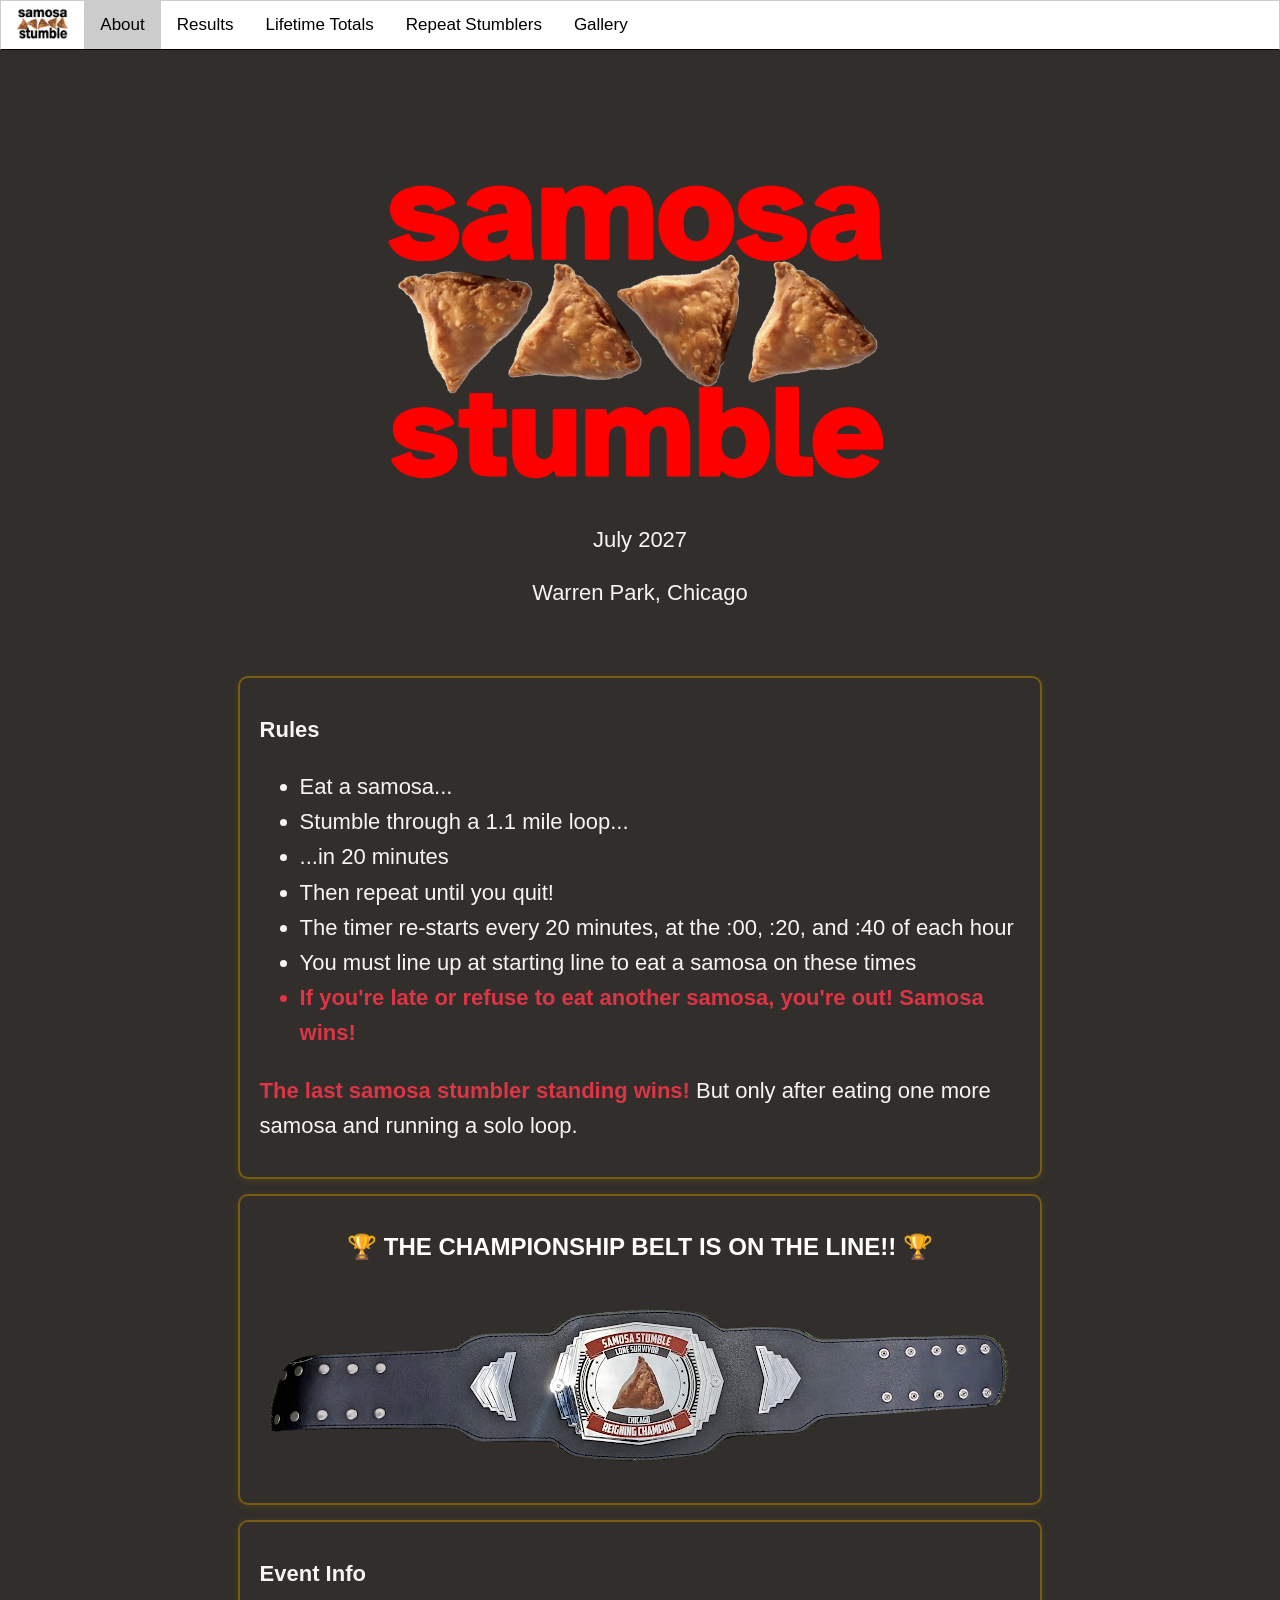
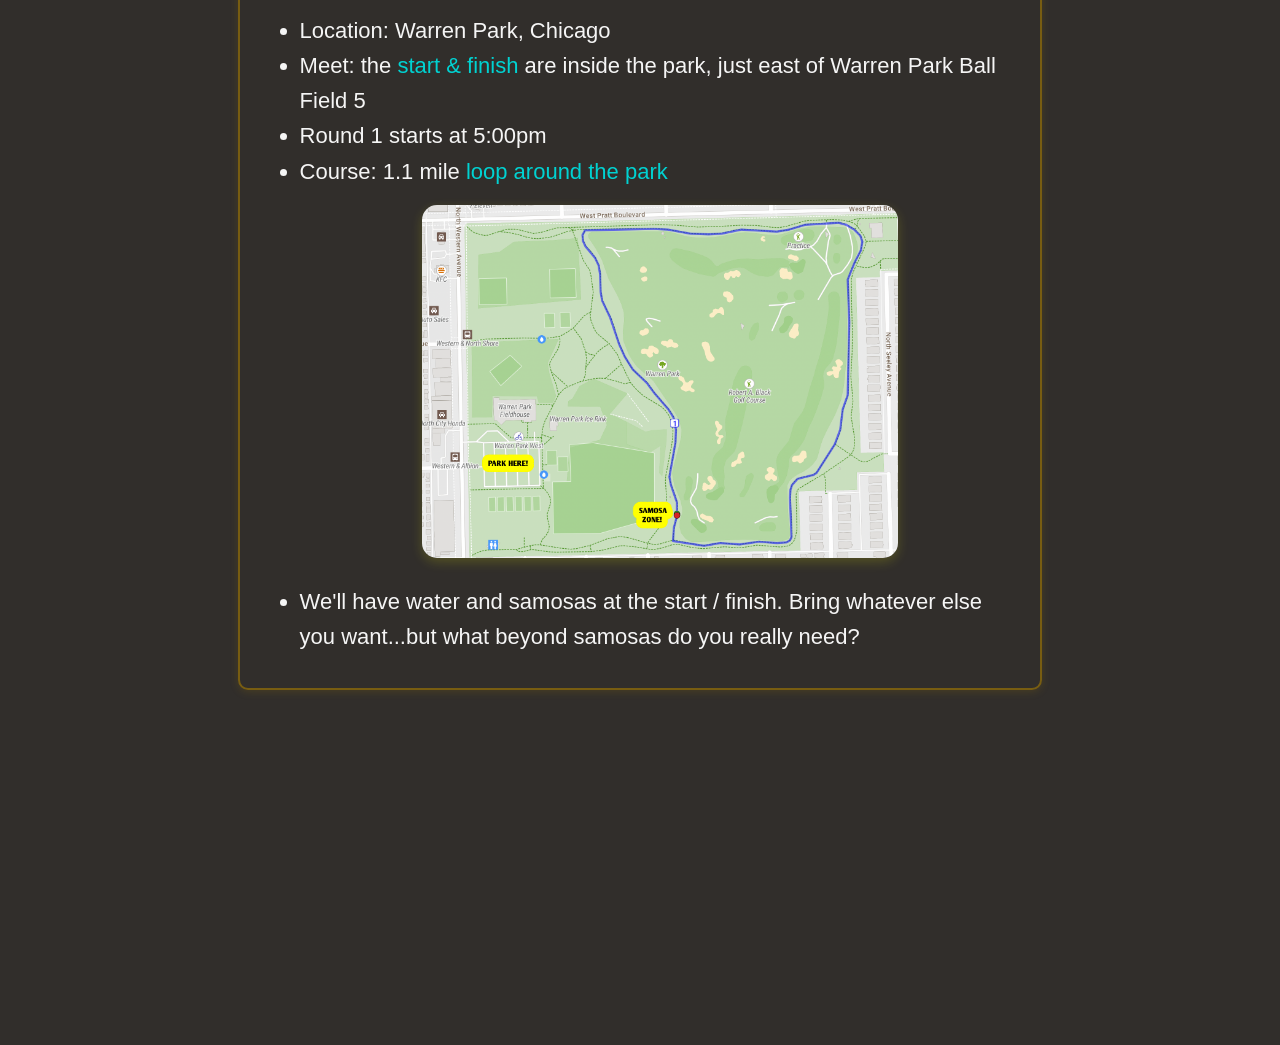
==== commit 19024305: "add back in some info" ====
--- a/index.html
+++ b/index.html
@@ -51,12 +51,12 @@
 <div id="About" class="page">
   <img src="/img/samosaRED.png" alt="Samosa Stumble Logo" class="hero-logo">
 
-  <!-- <div>
-    <p>July 18, 2026</p>
-    <p>5:00pm</p>
+  <div>
+    <p>July 2027</p>
+    <!-- <p>5:00pm</p> -->
     <p>Warren Park, Chicago</p>
-    <p><a href="https://docs.google.com/forms/d/e/1FAIpQLSczeGrH66jkXbsnzp159mLlImGPD2xXB1AnTeIl1TTOaAm5gg/viewform">Register here</a></p>
-  </div> -->
+    <!-- <p><a href="https://docs.google.com/forms/d/e/1FAIpQLSczeGrH66jkXbsnzp159mLlImGPD2xXB1AnTeIl1TTOaAm5gg/viewform">Register here</a></p> -->
+  </div>
 
   <div class="container">
     <!-- <h1 style="text-align:center;"><img src="/img/samosa.png" alt="" class="h1-icon"><img src="/img/samosa.png" alt="" class="h1-icon"> SAMOSA STUMBLE <img src="/img/samosa.png" alt="" class="h1-icon"><img src="/img/samosa.png" alt="" class="h1-icon"></h1> -->
